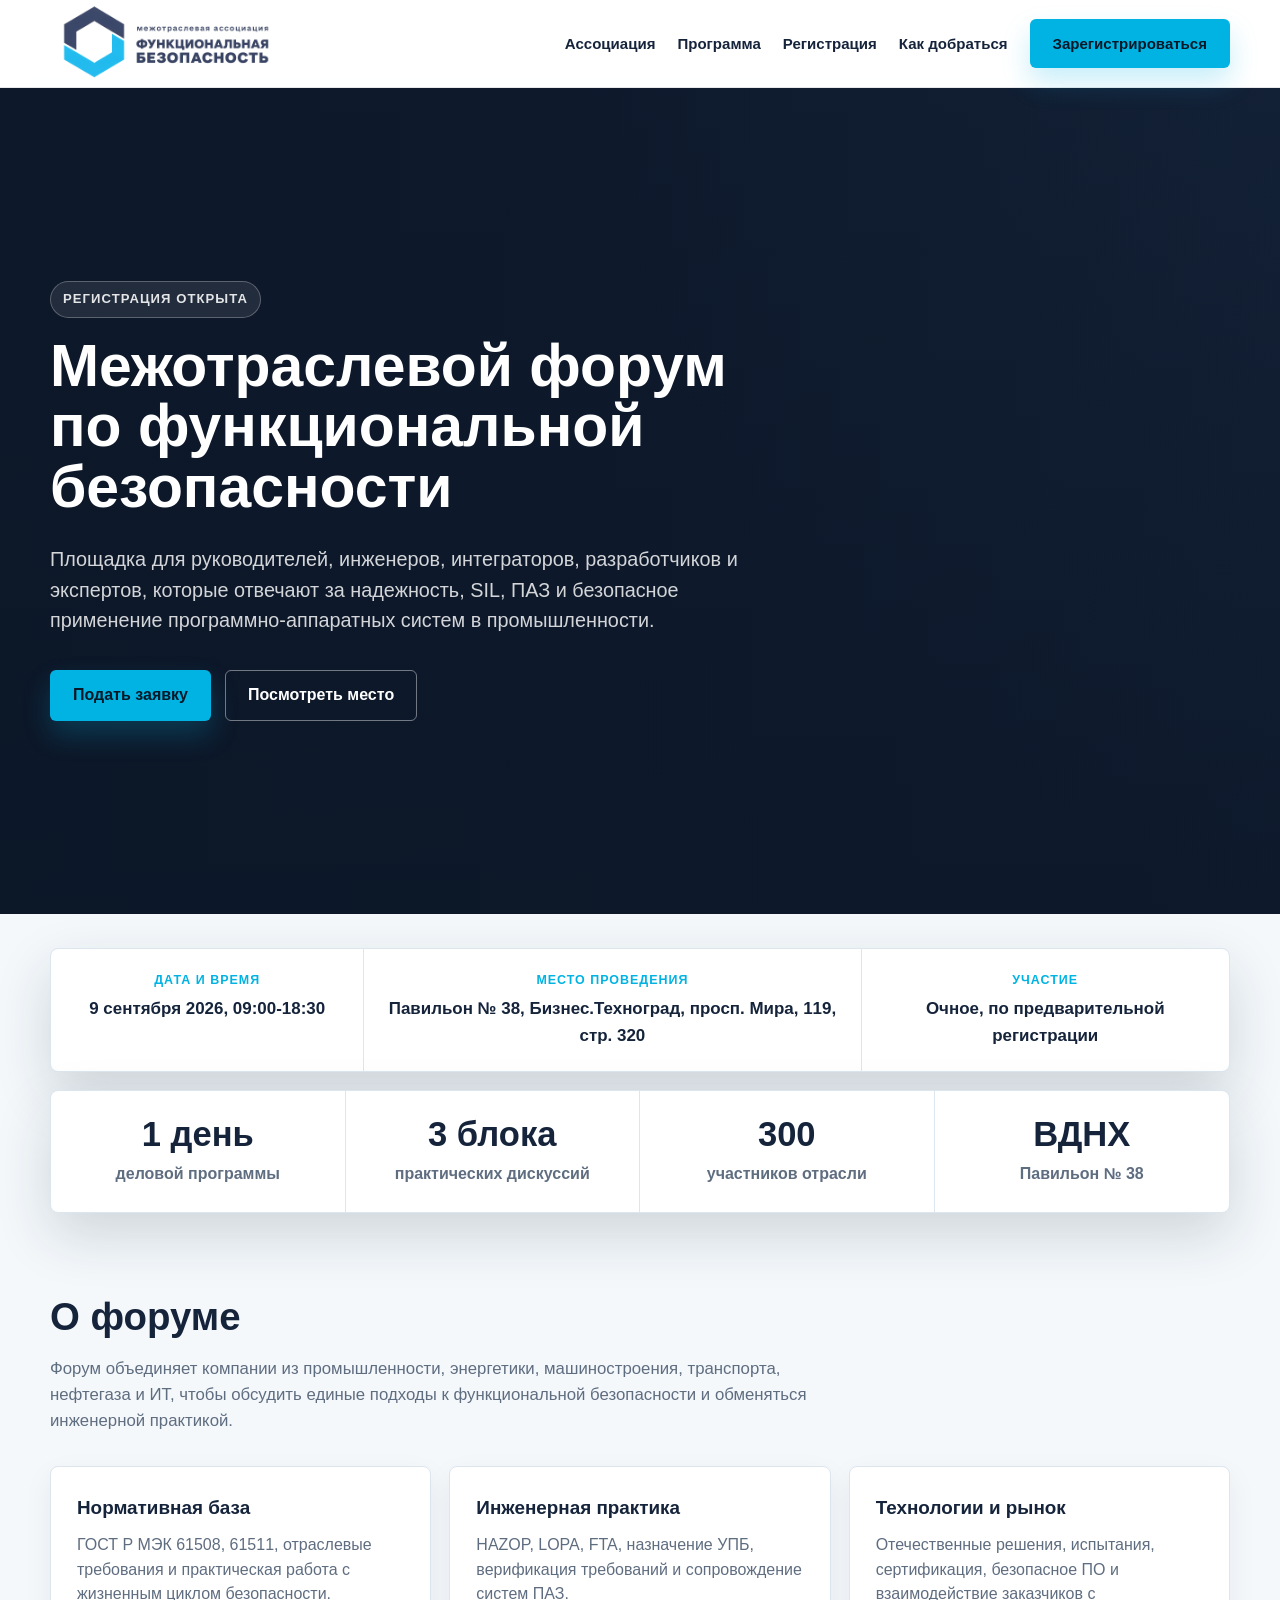
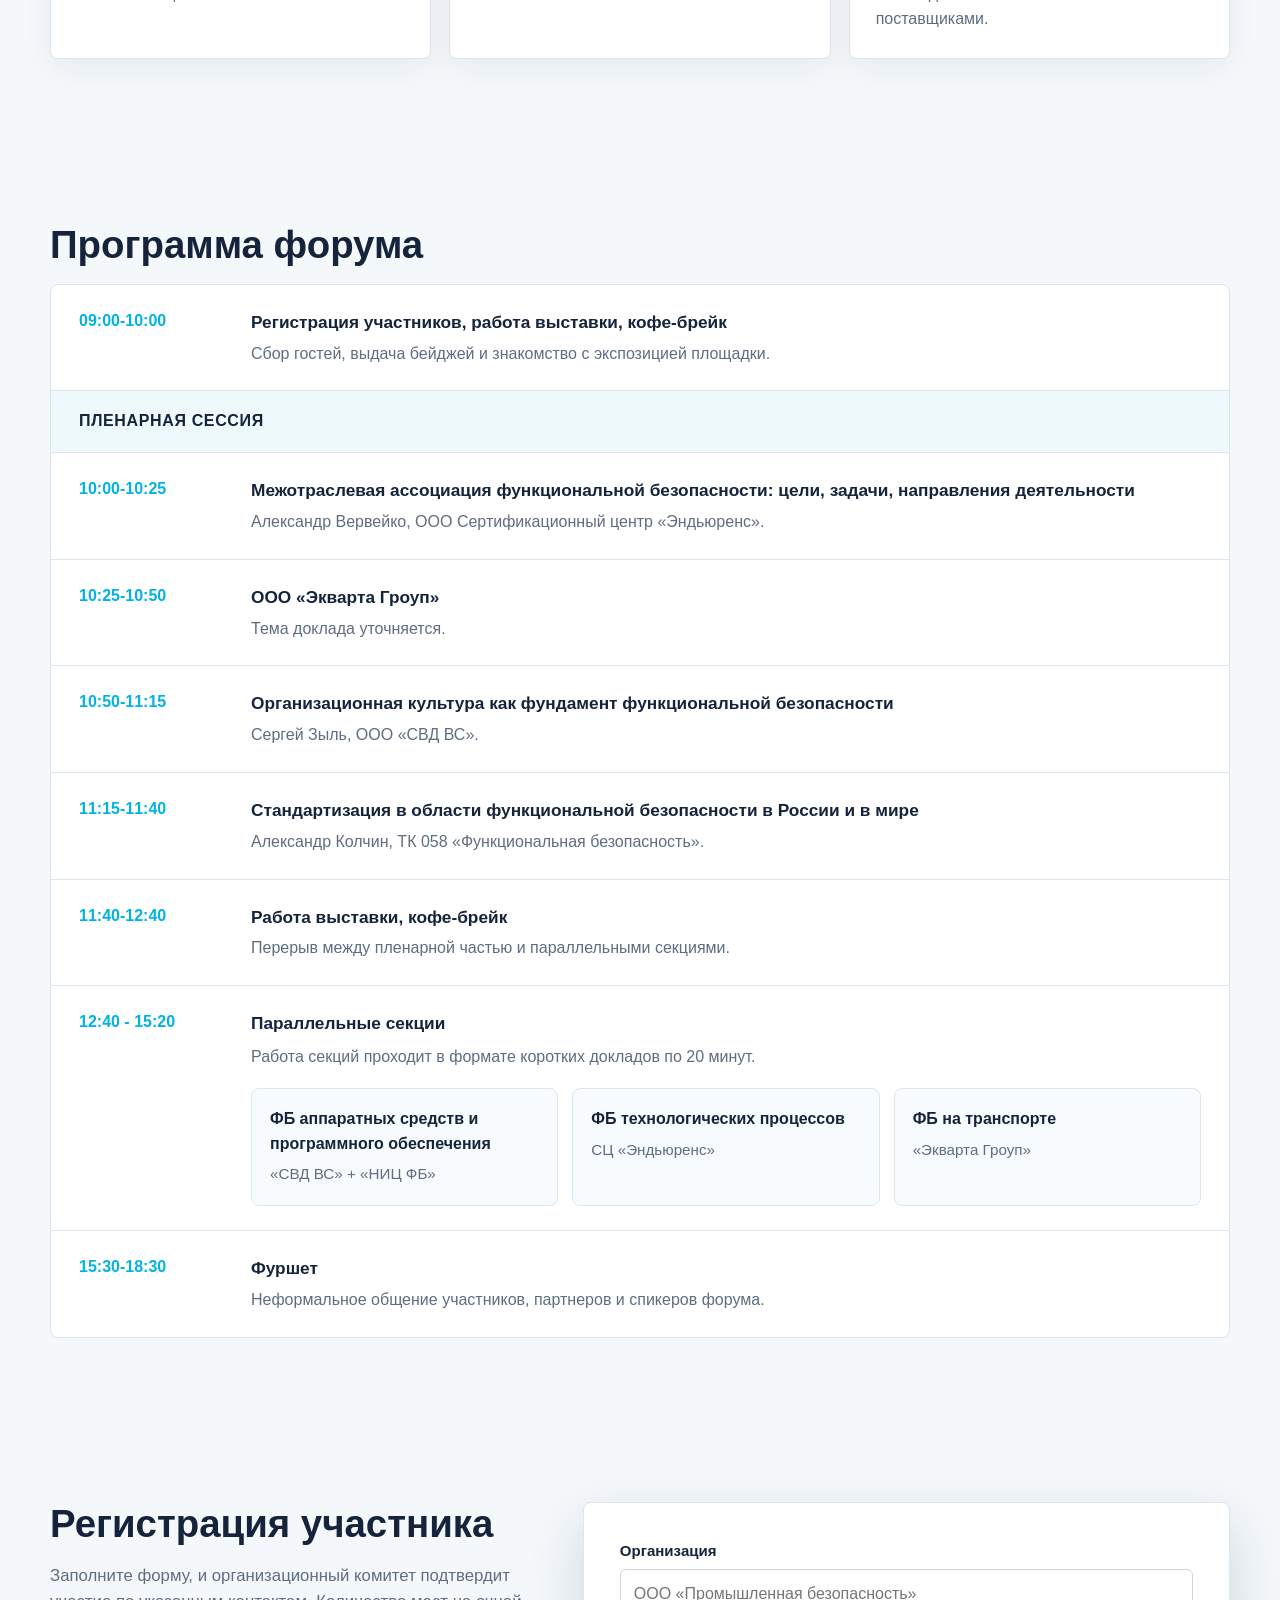
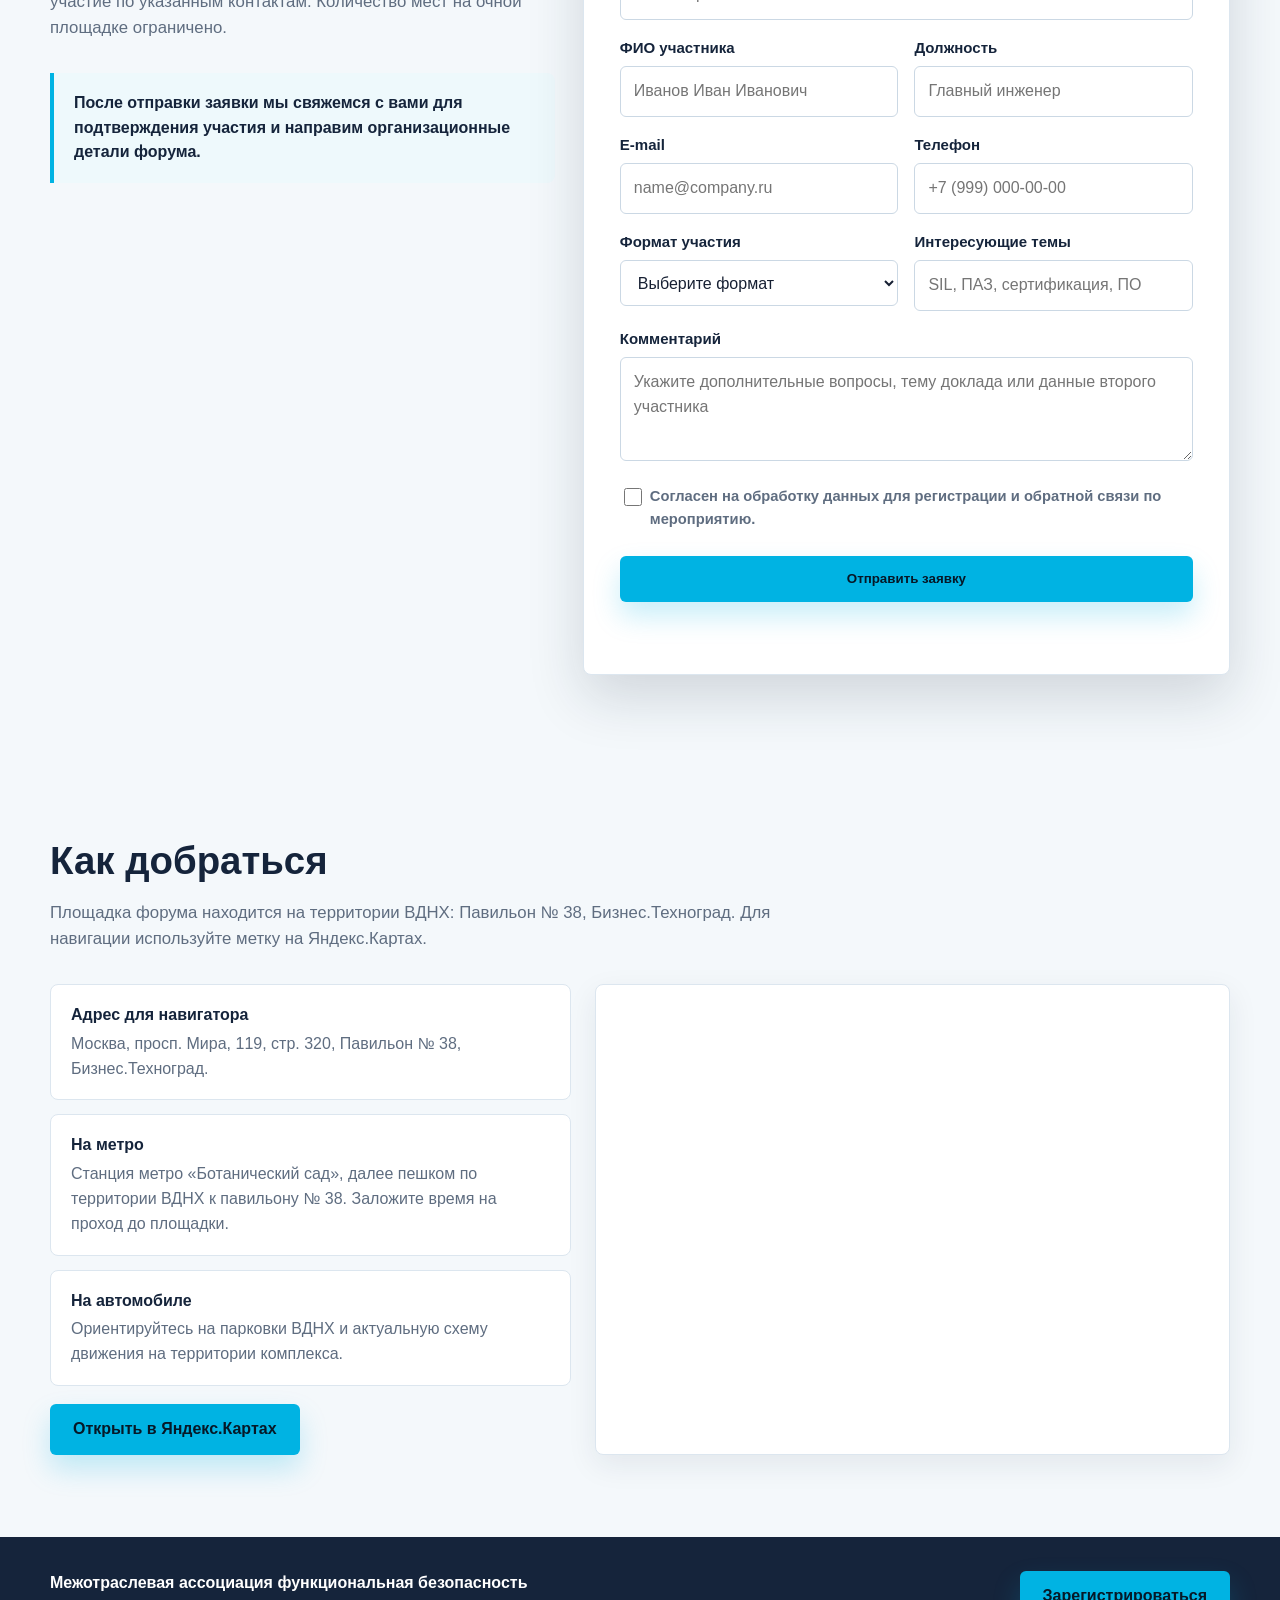
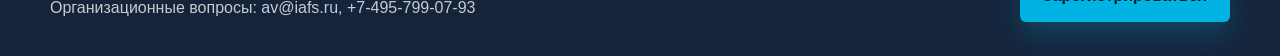
==== forum-registration/index.html @ b5629d23 "Add files via upload" ====
﻿<!DOCTYPE html>
<html lang="ru">
<head>
    <meta charset="UTF-8">
    <meta name="viewport" content="width=device-width, initial-scale=1.0">
    <title>Регистрация на Межотраслевой форум по функциональной безопасности</title>
    <meta name="description" content="Регистрация на Межотраслевой форум по функциональной безопасности. Павильон № 38, Бизнес.Техноград, просп. Мира, 119, стр. 320.">
    <style>
        :root {
            --navy: #15243b;
            --navy-2: #213856;
            --cyan: #00b3e3;
            --cyan-2: #0cc7f5;
            --ink: #172033;
            --muted: #5f6d80;
            --line: #dce6ef;
            --surface: #ffffff;
            --soft: #f4f8fb;
            --success: #0d7d68;
            --shadow: 0 22px 56px rgba(21, 36, 59, 0.16);
        }

        * { box-sizing: border-box; }

        html { scroll-behavior: smooth; }

        body {
            margin: 0;
            font-family: "Segoe UI", Tahoma, Geneva, Verdana, sans-serif;
            color: var(--ink);
            background: var(--soft);
            line-height: 1.55;
        }

        img { max-width: 100%; display: block; }

        a { color: inherit; }

        .site-header {
            position: sticky;
            top: 0;
            z-index: 50;
            background: rgba(255, 255, 255, 0.94);
            border-bottom: 1px solid rgba(21, 36, 59, 0.1);
            backdrop-filter: blur(18px);
        }

        .header-inner {
            width: min(1180px, calc(100% - 32px));
            min-height: 74px;
            margin: 0 auto;
            display: flex;
            align-items: center;
            justify-content: space-between;
            gap: 22px;
        }

        .logo {
            width: min(230px, 48vw);
            height: auto;
        }

        .nav {
            display: flex;
            align-items: center;
            gap: 22px;
            font-size: 0.94rem;
            font-weight: 700;
            color: var(--navy);
        }

        .nav a {
            text-decoration: none;
            white-space: nowrap;
        }

        .nav a:hover { color: var(--cyan); }

        .button {
            display: inline-flex;
            align-items: center;
            justify-content: center;
            min-height: 46px;
            padding: 12px 22px;
            border: 1px solid transparent;
            border-radius: 6px;
            background: var(--cyan);
            color: #061827;
            font-weight: 800;
            text-decoration: none;
            cursor: pointer;
            box-shadow: 0 14px 28px rgba(0, 179, 227, 0.22);
            transition: transform 0.18s ease, box-shadow 0.18s ease, background 0.18s ease;
        }

        .button:hover {
            background: var(--cyan-2);
            transform: translateY(-1px);
            box-shadow: 0 18px 34px rgba(0, 179, 227, 0.28);
        }

        .button.secondary {
            background: transparent;
            color: #ffffff;
            border-color: rgba(255, 255, 255, 0.42);
            box-shadow: none;
        }

        .button.secondary:hover {
            background: rgba(255, 255, 255, 0.12);
        }

        .hero {
            position: relative;
            min-height: calc(100vh - 74px);
            display: grid;
            align-items: stretch;
            overflow: hidden;
            color: #ffffff;
            background: var(--navy);
        }

        .hero::before {
            content: "";
            position: absolute;
            inset: 0;
            background:
                linear-gradient(90deg, rgba(12, 23, 40, 0.92) 0%, rgba(12, 23, 40, 0.78) 47%, rgba(12, 23, 40, 0.22) 100%),
                linear-gradient(180deg, rgba(12, 23, 40, 0.05) 0%, rgba(12, 23, 40, 0.78) 100%),
                url("../orig.jfif") center / cover no-repeat;
        }

        .hero-inner {
            position: relative;
            z-index: 1;
            width: min(1180px, calc(100% - 32px));
            margin: 0 auto;
            padding: clamp(54px, 8vw, 100px) 0;
            display: grid;
            grid-template-columns: minmax(0, 760px);
            align-items: center;
        }

        .hero-inner > div {
            min-width: 0;
            max-width: 760px;
        }

        .eyebrow {
            display: inline-flex;
            width: fit-content;
            margin: 0 0 18px;
            padding: 7px 12px;
            border: 1px solid rgba(255, 255, 255, 0.26);
            border-radius: 999px;
            background: rgba(255, 255, 255, 0.09);
            color: rgba(255, 255, 255, 0.88);
            font-size: 0.82rem;
            font-weight: 800;
            letter-spacing: 0.08em;
            text-transform: uppercase;
        }

        h1 {
            margin: 0;
            max-width: 760px;
            font-size: clamp(2.25rem, 4.6vw, 5rem);
            line-height: 1.03;
            overflow-wrap: normal;
            word-break: normal;
            hyphens: none;
            letter-spacing: 0;
            font-weight: 820;
        }

        .hero-lead {
            max-width: 710px;
            margin: 26px 0 0;
            color: rgba(255, 255, 255, 0.82);
            font-size: clamp(1.02rem, 1.55vw, 1.26rem);
        }

        .hero-actions {
            display: flex;
            flex-wrap: wrap;
            gap: 14px;
            margin-top: 34px;
        }

        .event-summary {
            display: grid;
            grid-template-columns: 0.85fr 1.35fr 1fr;
            gap: 1px;
            margin-top: clamp(22px, 3vw, 34px);
            border: 1px solid var(--line);
            border-radius: 8px;
            background: var(--line);
            box-shadow: var(--shadow);
            overflow: hidden;
        }

        .event-summary-item {
            padding: 22px 24px;
            background: var(--surface);
            text-align: center;
        }

        .panel-label {
            margin-bottom: 6px;
            color: var(--cyan);
            font-size: 0.78rem;
            font-weight: 800;
            letter-spacing: 0.08em;
            text-transform: uppercase;
        }

        .panel-value {
            color: var(--navy);
            font-size: 1.06rem;
            font-weight: 750;
        }

        main {
            width: min(1180px, calc(100% - 32px));
            margin: 0 auto;
        }

        section {
            padding: clamp(50px, 7vw, 82px) 0;
        }

        h2 {
            margin: 0 0 18px;
            color: var(--navy);
            font-size: clamp(1.7rem, 3vw, 2.55rem);
            line-height: 1.12;
        }

        .section-lead {
            max-width: 790px;
            margin: 0 0 32px;
            color: var(--muted);
            font-size: 1.05rem;
        }

        .stats {
            display: grid;
            grid-template-columns: repeat(4, minmax(0, 1fr));
            margin-top: 18px;
            position: relative;
            z-index: 3;
            background: var(--surface);
            border: 1px solid var(--line);
            border-radius: 8px;
            box-shadow: var(--shadow);
            overflow: hidden;
        }

        .stat {
            padding: 26px 24px;
            border-right: 1px solid var(--line);
            text-align: center;
        }

        .stat:last-child { border-right: 0; }

        .stat strong {
            display: block;
            color: var(--navy);
            font-size: clamp(1.65rem, 2.7vw, 2.55rem);
            line-height: 1;
        }

        .stat span {
            display: block;
            margin-top: 10px;
            color: var(--muted);
            font-weight: 700;
        }

        .grid {
            display: grid;
            gap: 18px;
        }

        .grid.three { grid-template-columns: repeat(3, minmax(0, 1fr)); }
        .grid.two { grid-template-columns: repeat(2, minmax(0, 1fr)); }

        .card {
            border: 1px solid var(--line);
            border-radius: 8px;
            background: var(--surface);
            padding: 26px;
            box-shadow: 0 10px 30px rgba(21, 36, 59, 0.06);
        }

        .card h3 {
            margin: 0 0 10px;
            color: var(--navy);
            font-size: 1.18rem;
        }

        .card p { margin: 0; color: var(--muted); }

        .program {
            border: 1px solid var(--line);
            border-radius: 8px;
            background: var(--surface);
            overflow: hidden;
        }

        .program-item {
            display: grid;
            grid-template-columns: 150px minmax(0, 1fr);
            gap: 22px;
            padding: 24px 28px;
            border-bottom: 1px solid var(--line);
        }

        .program-item:last-child { border-bottom: 0; }

        .time {
            color: var(--cyan);
            font-weight: 850;
        }

        .program-item h3 {
            margin: 0 0 6px;
            color: var(--navy);
            font-size: 1.08rem;
        }

        .program-item p { margin: 0; color: var(--muted); }
        .program-section-title {
            padding: 18px 28px;
            background: #eef9fc;
            color: var(--navy);
            font-weight: 850;
            letter-spacing: 0.04em;
            text-transform: uppercase;
            border-bottom: 1px solid var(--line);
        }

        .program-note {
            margin-top: 7px;
            color: var(--muted);
            font-size: 0.95rem;
        }

        .parallel-program {
            padding: 24px 28px;
            border-bottom: 1px solid var(--line);
        }

        .parallel-program h3 {
            margin: 0 0 8px;
            color: var(--navy);
            font-size: 1.08rem;
        }

        .parallel-program p {
            margin: 0;
            color: var(--muted);
        }

        .parallel-grid {
            display: grid;
            grid-template-columns: repeat(3, minmax(0, 1fr));
            gap: 14px;
            margin-top: 18px;
        }

        .parallel-card {
            border: 1px solid var(--line);
            border-radius: 8px;
            background: #f8fbfd;
            padding: 18px;
        }

        .parallel-card strong {
            display: block;
            color: var(--navy);
            margin-bottom: 6px;
        }

        .parallel-card span {
            color: var(--muted);
            font-size: 0.95rem;
        }



        .registration-wrap {
            display: grid;
            grid-template-columns: minmax(0, 0.78fr) minmax(340px, 1fr);
            gap: 28px;
            align-items: start;
        }

        .note {
            border-left: 4px solid var(--cyan);
            background: #eef9fc;
            padding: 18px 20px;
            border-radius: 0 8px 8px 0;
            color: var(--navy);
            font-weight: 700;
        }

        form {
            border: 1px solid var(--line);
            border-radius: 8px;
            background: var(--surface);
            padding: clamp(24px, 4vw, 36px);
            box-shadow: var(--shadow);
        }

        .form-grid {
            display: grid;
            grid-template-columns: repeat(2, minmax(0, 1fr));
            gap: 16px;
        }

        .form-group { margin-bottom: 16px; }

        label {
            display: block;
            margin-bottom: 7px;
            color: var(--navy);
            font-size: 0.94rem;
            font-weight: 800;
        }

        input,
        select,
        textarea {
            width: 100%;
            min-height: 46px;
            border: 1px solid #cbd8e4;
            border-radius: 6px;
            padding: 12px 13px;
            color: var(--ink);
            background: #ffffff;
            font: inherit;
        }

        textarea { min-height: 104px; resize: vertical; }

        input:focus,
        select:focus,
        textarea:focus {
            outline: none;
            border-color: var(--cyan);
            box-shadow: 0 0 0 3px rgba(0, 179, 227, 0.16);
        }

        .checkbox {
            display: grid;
            grid-template-columns: 20px minmax(0, 1fr);
            gap: 10px;
            align-items: start;
            color: var(--muted);
            font-size: 0.92rem;
        }

        .checkbox input {
            width: 18px;
            min-height: 18px;
            margin-top: 3px;
        }

        .form-status {
            min-height: 22px;
            margin: 14px 0 0;
            font-weight: 800;
        }

        .form-status.success { color: var(--success); }
        .form-status.error { color: #b83232; }

        .route-wrap {
            display: grid;
            grid-template-columns: minmax(0, 0.82fr) minmax(360px, 1fr);
            gap: 24px;
            align-items: stretch;
        }

        .route-list {
            margin: 0;
            padding: 0;
            list-style: none;
            display: grid;
            gap: 14px;
        }

        .route-list li {
            border: 1px solid var(--line);
            border-radius: 8px;
            background: var(--surface);
            padding: 18px 20px;
        }

        .route-list strong {
            display: block;
            margin-bottom: 4px;
            color: var(--navy);
        }

        .route-list span { color: var(--muted); }

        .map-card {
            min-height: 430px;
            border: 1px solid var(--line);
            border-radius: 8px;
            overflow: hidden;
            background: var(--surface);
            box-shadow: 0 10px 30px rgba(21, 36, 59, 0.08);
        }

        .map-card iframe {
            width: 100%;
            height: 100%;
            min-height: 430px;
            border: 0;
        }

        footer {
            background: var(--navy);
            color: rgba(255, 255, 255, 0.76);
            padding: 34px 0;
        }

        .footer-inner {
            width: min(1180px, calc(100% - 32px));
            margin: 0 auto;
            display: flex;
            justify-content: space-between;
            gap: 24px;
            align-items: center;
            flex-wrap: wrap;
        }

        .footer-inner strong { color: #ffffff; }

        @media (max-width: 980px) {
            .nav a:not(.button) { display: none; }
            .registration-wrap,
            .route-wrap { grid-template-columns: 1fr; }
            .event-summary { grid-template-columns: 1fr; }
            .stats { grid-template-columns: repeat(2, minmax(0, 1fr)); }
            .stat:nth-child(2) { border-right: 0; }
            .stat:nth-child(-n+2) { border-bottom: 1px solid var(--line); }
            .grid.three,
            .grid.two,
            .parallel-grid { grid-template-columns: 1fr; }
        }

        @media (max-width: 640px) {
            .header-inner { min-height: 66px; }
            .hero { min-height: auto; }
            .hero-inner { padding: 44px 0 62px; }
            .hero-actions { flex-direction: column; }
            .button { width: 100%; }
            .event-summary { margin-top: 16px; border-radius: 0; border-left: 0; border-right: 0; }
            .event-summary-item { padding: 20px 18px; }
            .stats { grid-template-columns: 1fr; margin-top: 16px; border-radius: 0; border-left: 0; border-right: 0; }
            .stat { border-right: 0; border-bottom: 1px solid var(--line); }
            .stat:last-child { border-bottom: 0; }
            .program-item { grid-template-columns: 1fr; gap: 8px; }
            .form-grid { grid-template-columns: 1fr; }
            .map-card,
            .map-card iframe { min-height: 340px; }
        }
    </style>
</head>
<body>
    <header class="site-header">
        <div class="header-inner">
            <a href="/" aria-label="Вернуться на главную"><img src="../MAFB.png" alt="Межотраслевая ассоциация функциональная безопасность" class="logo"></a>
            <nav class="nav" aria-label="Основная навигация">
                <a href="/">Ассоциация</a>
                <a href="#program">Программа</a>
                <a href="#registration">Регистрация</a>
                <a href="#route">Как добраться</a>
                <a href="#registration" class="button">Зарегистрироваться</a>
            </nav>
        </div>
    </header>

    <section class="hero" id="top">
        <!-- Yandex.Metrika counter -->
        <script type="text/javascript">
            (function(m,e,t,r,i,k,a){
                m[i]=m[i]||function(){(m[i].a=m[i].a||[]).push(arguments)};
                m[i].l=1*new Date();
                for (var j = 0; j < document.scripts.length; j++) {if (document.scripts[j].src === r) { return; }}
                k=e.createElement(t),a=e.getElementsByTagName(t)[0],k.async=1,k.src=r,a.parentNode.insertBefore(k,a)
            })(window, document,'script','https://mc.yandex.ru/metrika/tag.js?id=109755430', 'ym');

            ym(109755430, 'init', {ssr:true, webvisor:true, clickmap:true, ecommerce:"dataLayer", referrer: document.referrer, url: location.href, accurateTrackBounce:true, trackLinks:true});
        </script>
        <noscript><div><img src="https://mc.yandex.ru/watch/109755430" style="position:absolute; left:-9999px;" alt="" /></div></noscript>
        <!-- /Yandex.Metrika counter -->
        <div class="hero-inner">
            <div>
                <p class="eyebrow">Регистрация открыта</p>
                <h1>Межотраслевой форум по функциональной безопасности</h1>
                <p class="hero-lead">Площадка для руководителей, инженеров, интеграторов, разработчиков и экспертов, которые отвечают за надежность, SIL, ПАЗ и безопасное применение программно-аппаратных систем в промышленности.</p>
                <div class="hero-actions">
                    <a href="#registration" class="button">Подать заявку</a>
                    <a href="#route" class="button secondary">Посмотреть место</a>
                </div>
            </div>
        </div>
    </section>

    <main>
        <div class="event-summary" aria-label="Ключевая информация о форуме">
            <div class="event-summary-item">
                <div class="panel-label">Дата и время</div>
                <div class="panel-value">9 сентября 2026, 09:00-18:30</div>
            </div>
            <div class="event-summary-item">
                <div class="panel-label">Место проведения</div>
                <div class="panel-value">Павильон № 38, Бизнес.Техноград, просп. Мира, 119, стр. 320</div>
            </div>
            <div class="event-summary-item">
                <div class="panel-label">Участие</div>
                <div class="panel-value">Очное, по предварительной регистрации</div>
            </div>
        </div>

        <div class="stats" aria-label="Параметры форума">
            <div class="stat"><strong>1 день</strong><span>деловой программы</span></div>
            <div class="stat"><strong>3 блока</strong><span>практических дискуссий</span></div>
            <div class="stat"><strong>300</strong><span>участников отрасли</span></div>
            <div class="stat"><strong>ВДНХ</strong><span>Павильон № 38</span></div>
        </div>

        <section id="about">
            <h2>О форуме</h2>
            <p class="section-lead">Форум объединяет компании из промышленности, энергетики, машиностроения, транспорта, нефтегаза и ИТ, чтобы обсудить единые подходы к функциональной безопасности и обменяться инженерной практикой.</p>
            <div class="grid three">
                <article class="card">
                    <h3>Нормативная база</h3>
                    <p>ГОСТ Р МЭК 61508, 61511, отраслевые требования и практическая работа с жизненным циклом безопасности.</p>
                </article>
                <article class="card">
                    <h3>Инженерная практика</h3>
                    <p>HAZOP, LOPA, FTA, назначение УПБ, верификация требований и сопровождение систем ПАЗ.</p>
                </article>
                <article class="card">
                    <h3>Технологии и рынок</h3>
                    <p>Отечественные решения, испытания, сертификация, безопасное ПО и взаимодействие заказчиков с поставщиками.</p>
                </article>
            </div>
        </section>

        <section id="program">
            <h2>Программа форума</h2>
            <div class="program">
                <article class="program-item">
                    <div class="time">09:00-10:00</div>
                    <div><h3>Регистрация участников, работа выставки, кофе-брейк</h3><p>Сбор гостей, выдача бейджей и знакомство с экспозицией площадки.</p></div>
                </article>
                <div class="program-section-title">Пленарная сессия</div>
                <article class="program-item">
                    <div class="time">10:00-10:25</div>
                    <div><h3>Межотраслевая ассоциация функциональной безопасности: цели, задачи, направления деятельности</h3><p>Александр Вервейко, ООО Сертификационный центр «Эндьюренс».</p></div>
                </article>
                <article class="program-item">
                    <div class="time">10:25-10:50</div>
                    <div><h3>ООО «Экварта Гроуп»</h3><p>Тема доклада уточняется.</p></div>
                </article>
                <article class="program-item">
                    <div class="time">10:50-11:15</div>
                    <div><h3>Организационная культура как фундамент функциональной безопасности</h3><p>Сергей Зыль, ООО «СВД ВС».</p></div>
                </article>
                <article class="program-item">
                    <div class="time">11:15-11:40</div>
                    <div><h3>Стандартизация в области функциональной безопасности в России и в мире</h3><p>Александр Колчин, ТК 058 «Функциональная безопасность».</p></div>
                </article>
                <article class="program-item">
                    <div class="time">11:40-12:40</div>
                    <div><h3>Работа выставки, кофе-брейк</h3><p>Перерыв между пленарной частью и параллельными секциями.</p></div>
                </article>
                <div class="parallel-program program-item">
                    <div class="time">12:40 - 15:20</div>
                    <div>
                        <h3>Параллельные секции</h3>
                        <p>Работа секций проходит в формате коротких докладов по 20 минут.</p>
                        <div class="parallel-grid">
                            <div class="parallel-card"><strong>ФБ аппаратных средств и программного обеспечения</strong><span>«СВД ВС» + «НИЦ ФБ»</span></div>
                            <div class="parallel-card"><strong>ФБ технологических процессов</strong><span>СЦ «Эндьюренс»</span></div>
                            <div class="parallel-card"><strong>ФБ на транспорте</strong><span>«Экварта Гроуп»</span></div>
                        </div>
                    </div>
                </div>
                <article class="program-item">
                    <div class="time">15:30-18:30</div>
                    <div><h3>Фуршет</h3><p>Неформальное общение участников, партнеров и спикеров форума.</p></div>
                </article>
            </div>
        </section>

        <section id="registration">
            <div class="registration-wrap">
                <div>
                    <h2>Регистрация участника</h2>
                    <p class="section-lead">Заполните форму, и организационный комитет подтвердит участие по указанным контактам. Количество мест на очной площадке ограничено.</p>
                    <div class="note">После отправки заявки мы свяжемся с вами для подтверждения участия и направим организационные детали форума.</div>
                </div>
                <form id="forumRegistrationForm" class="js-google-sheet-form" action="#" method="POST" data-form-type="forumRegistration">
                    <input type="hidden" name="formType" value="forumRegistration">
                    <div class="form-group">
                        <label for="company">Организация</label>
                        <input type="text" id="company" name="company" placeholder="ООО «Промышленная безопасность»" required>
                    </div>
                    <div class="form-grid">
                        <div class="form-group">
                            <label for="fullName">ФИО участника</label>
                            <input type="text" id="fullName" name="fullName" placeholder="Иванов Иван Иванович" required>
                        </div>
                        <div class="form-group">
                            <label for="position">Должность</label>
                            <input type="text" id="position" name="position" placeholder="Главный инженер" required>
                        </div>
                    </div>
                    <div class="form-grid">
                        <div class="form-group">
                            <label for="email">E-mail</label>
                            <input type="email" id="email" name="email" placeholder="name@company.ru" required>
                        </div>
                        <div class="form-group">
                            <label for="phone">Телефон</label>
                            <input type="tel" id="phone" name="phone" placeholder="+7 (999) 000-00-00" required>
                        </div>
                    </div>
                    <div class="form-grid">
                        <div class="form-group">
                            <label for="format">Формат участия</label>
                            <select id="format" name="format" required>
                                <option value="" selected disabled>Выберите формат</option>
                                <option value="Очное участие">Очное участие</option>
                                <option value="Выступление с докладом">Выступление с докладом</option>
                                <option value="Партнерство">Партнерство</option>
                            </select>
                        </div>
                        <div class="form-group">
                            <label for="topics">Интересующие темы</label>
                            <input type="text" id="topics" name="topics" placeholder="SIL, ПАЗ, сертификация, ПО">
                        </div>
                    </div>
                    <div class="form-group">
                        <label for="comment">Комментарий</label>
                        <textarea id="comment" name="comment" placeholder="Укажите дополнительные вопросы, тему доклада или данные второго участника"></textarea>
                    </div>
                    <label class="checkbox" for="consent">
                        <input type="checkbox" id="consent" name="consent" value="Да" required>
                        <span>Согласен на обработку данных для регистрации и обратной связи по мероприятию.</span>
                    </label>
                    <button type="submit" class="button" style="width: 100%; margin-top: 18px;">Отправить заявку</button>
                    <p class="form-status" aria-live="polite"></p>
                </form>
            </div>
        </section>

        <section id="route">
            <h2>Как добраться</h2>
            <p class="section-lead">Площадка форума находится на территории ВДНХ: Павильон № 38, Бизнес.Техноград. Для навигации используйте метку на Яндекс.Картах.</p>
            <div class="route-wrap">
                <div>
                    <ul class="route-list">
                        <li><strong>Адрес для навигатора</strong><span>Москва, просп. Мира, 119, стр. 320, Павильон № 38, Бизнес.Техноград.</span></li>
                        <li><strong>На метро</strong><span>Станция метро «Ботанический сад», далее пешком по территории ВДНХ к павильону № 38. Заложите время на проход до площадки.</span></li>
                        <li><strong>На автомобиле</strong><span>Ориентируйтесь на парковки ВДНХ и актуальную схему движения на территории комплекса.</span></li>
                    </ul>
                    <a class="button" href="https://yandex.ru/maps/?ll=37.621389%2C55.839444&pt=37.621389%2C55.839444%2Cpm2rdm&z=17&text=%D0%91%D0%B8%D0%B7%D0%BD%D0%B5%D1%81.%D0%A2%D0%B5%D1%85%D0%BD%D0%BE%D0%B3%D1%80%D0%B0%D0%B4%2C%20%D0%BF%D0%B0%D0%B2%D0%B8%D0%BB%D1%8C%D0%BE%D0%BD%2038%2C%20%D0%92%D0%94%D0%9D%D0%A5" target="_blank" rel="noopener noreferrer" style="margin-top: 18px;">Открыть в Яндекс.Картах</a>
                </div>
                <div class="map-card" aria-label="Карта проезда к Павильону № 38">
                    <iframe title="Павильон № 38, Бизнес.Техноград на Яндекс.Картах" src="https://yandex.ru/map-widget/v1/?ll=37.621389%2C55.839444&pt=37.621389%2C55.839444%2Cpm2rdm&z=17" allowfullscreen></iframe>
                </div>
            </div>
        </section>
    </main>

    <footer>
        <div class="footer-inner">
            <div><strong>Межотраслевая ассоциация функциональная безопасность</strong><br>Организационные вопросы: av@iafs.ru, +7-495-799-07-93</div>
            <a href="#registration" class="button">Зарегистрироваться</a>
        </div>
    </footer>

    <script>
        const GOOGLE_SCRIPT_URL = "https://script.google.com/macros/s/AKfycbwK2kSDBcCFO8w0WPVliFtK9-MaoYmVkWJ_Dxjnv35Oj252KOxLpaQ0PXgIZOIWqrfY/exec";

        const successMessages = {
            forumRegistration: "Заявка отправлена. Организационный комитет свяжется с вами для подтверждения участия.",
            membership: "Заявка отправлена. Мы свяжемся с вами после рассмотрения.",
            feedback: "Сообщение отправлено. Спасибо за обращение."
        };

        function setFormStatus(form, message, type) {
            const status = form.querySelector(".form-status");
            if (!status) return;
            status.textContent = message;
            status.className = "form-status";
            if (type) status.classList.add(type);
        }

        function setSubmitState(form, isSubmitting) {
            const button = form.querySelector("button[type='submit']");
            if (!button) return;
            if (!button.dataset.defaultText) button.dataset.defaultText = button.textContent;
            button.disabled = isSubmitting;
            button.textContent = isSubmitting ? "Отправляем..." : button.dataset.defaultText;
        }

        document.querySelectorAll(".js-google-sheet-form").forEach((form) => {
            form.addEventListener("submit", async (event) => {
                event.preventDefault();

                if (!form.checkValidity()) {
                    form.reportValidity();
                    return;
                }

                if (GOOGLE_SCRIPT_URL.includes("PASTE_DEPLOYMENT_ID_HERE")) {
                    setFormStatus(form, "Укажите URL веб-приложения Google Apps Script в GOOGLE_SCRIPT_URL.", "error");
                    return;
                }

                const formType = form.dataset.formType || "";
                const formData = new FormData(form);
                formData.set("formType", formType);
                formData.set("pageUrl", window.location.href);

                setSubmitState(form, true);
                setFormStatus(form, "", "");

                try {
                    await fetch(GOOGLE_SCRIPT_URL, {
                        method: "POST",
                        mode: "no-cors",
                        body: new URLSearchParams(formData)
                    });
                    form.reset();
                    setFormStatus(form, successMessages[formType] || "Данные отправлены.", "success");
                } catch (error) {
                    setFormStatus(form, "Не удалось отправить данные. Попробуйте позже или напишите на av@iafs.ru.", "error");
                } finally {
                    setSubmitState(form, false);
                }
            });
        });
    </script>
</body>
</html>
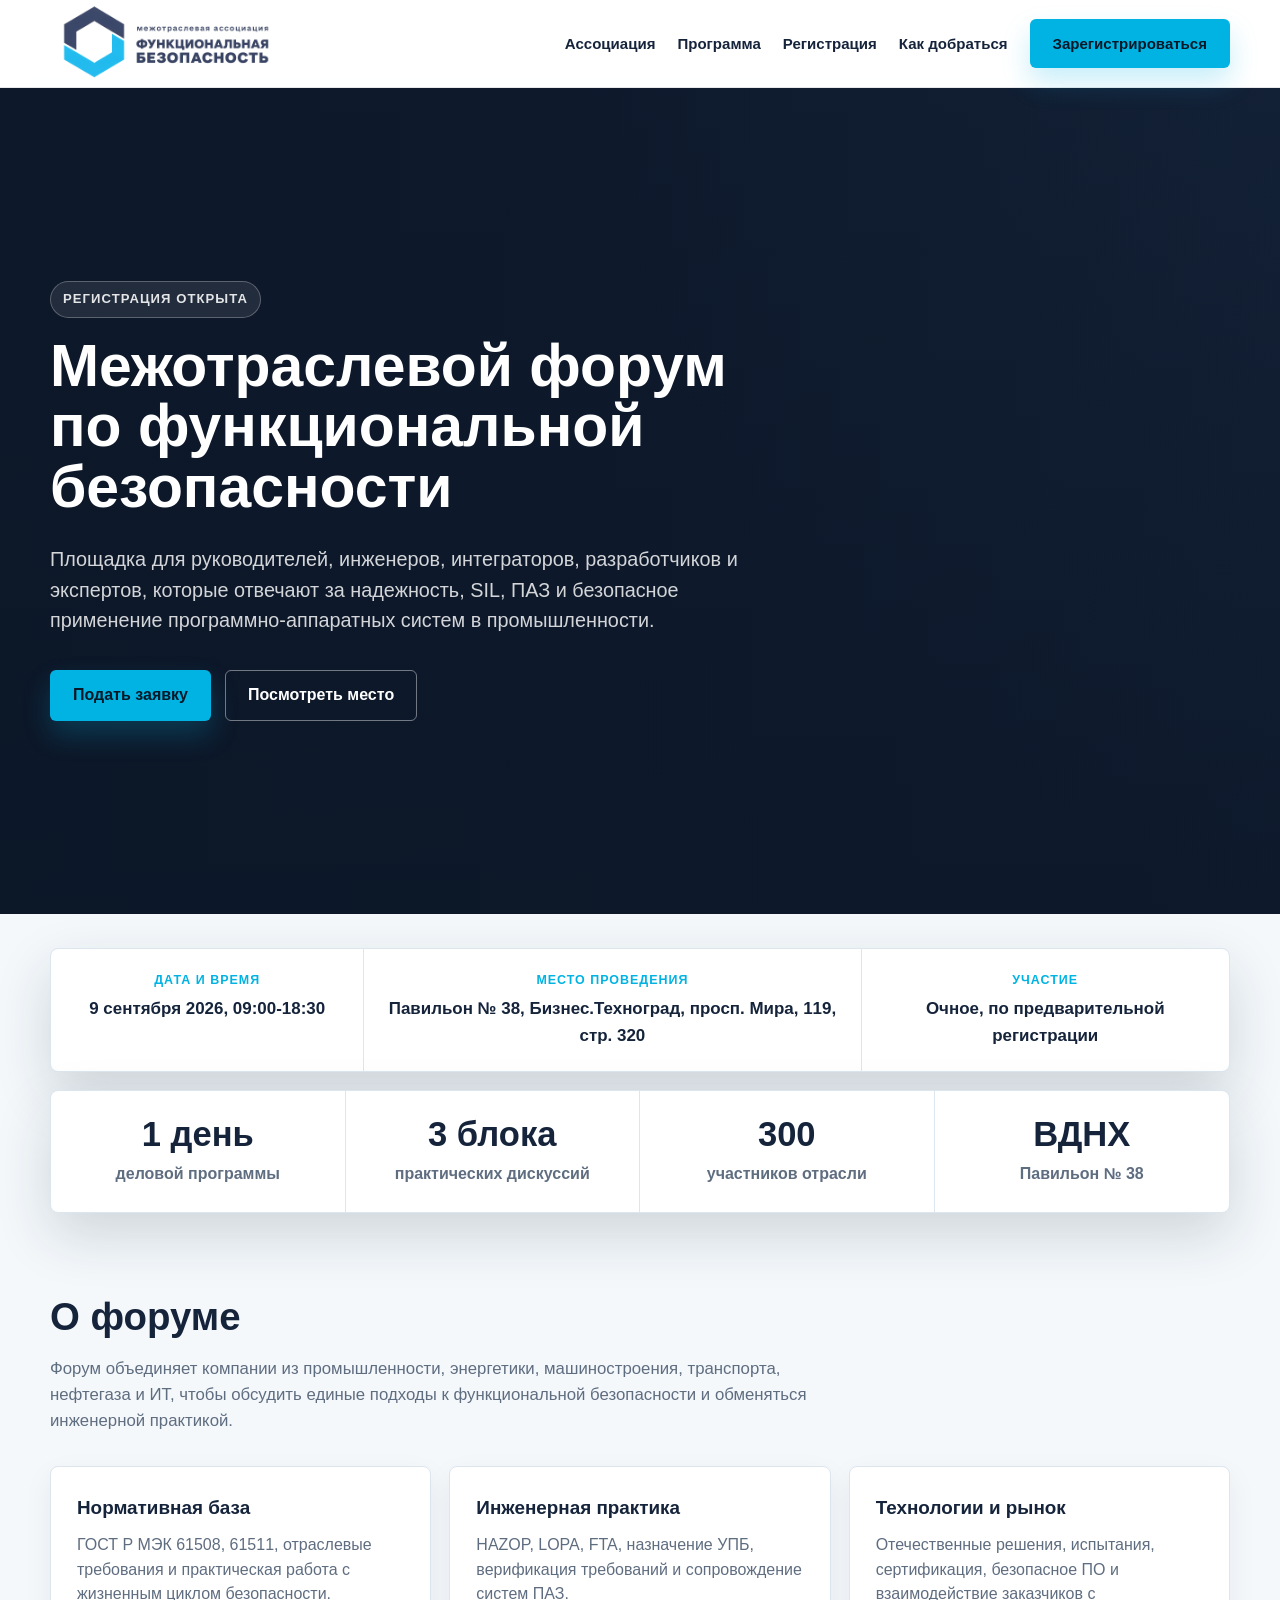
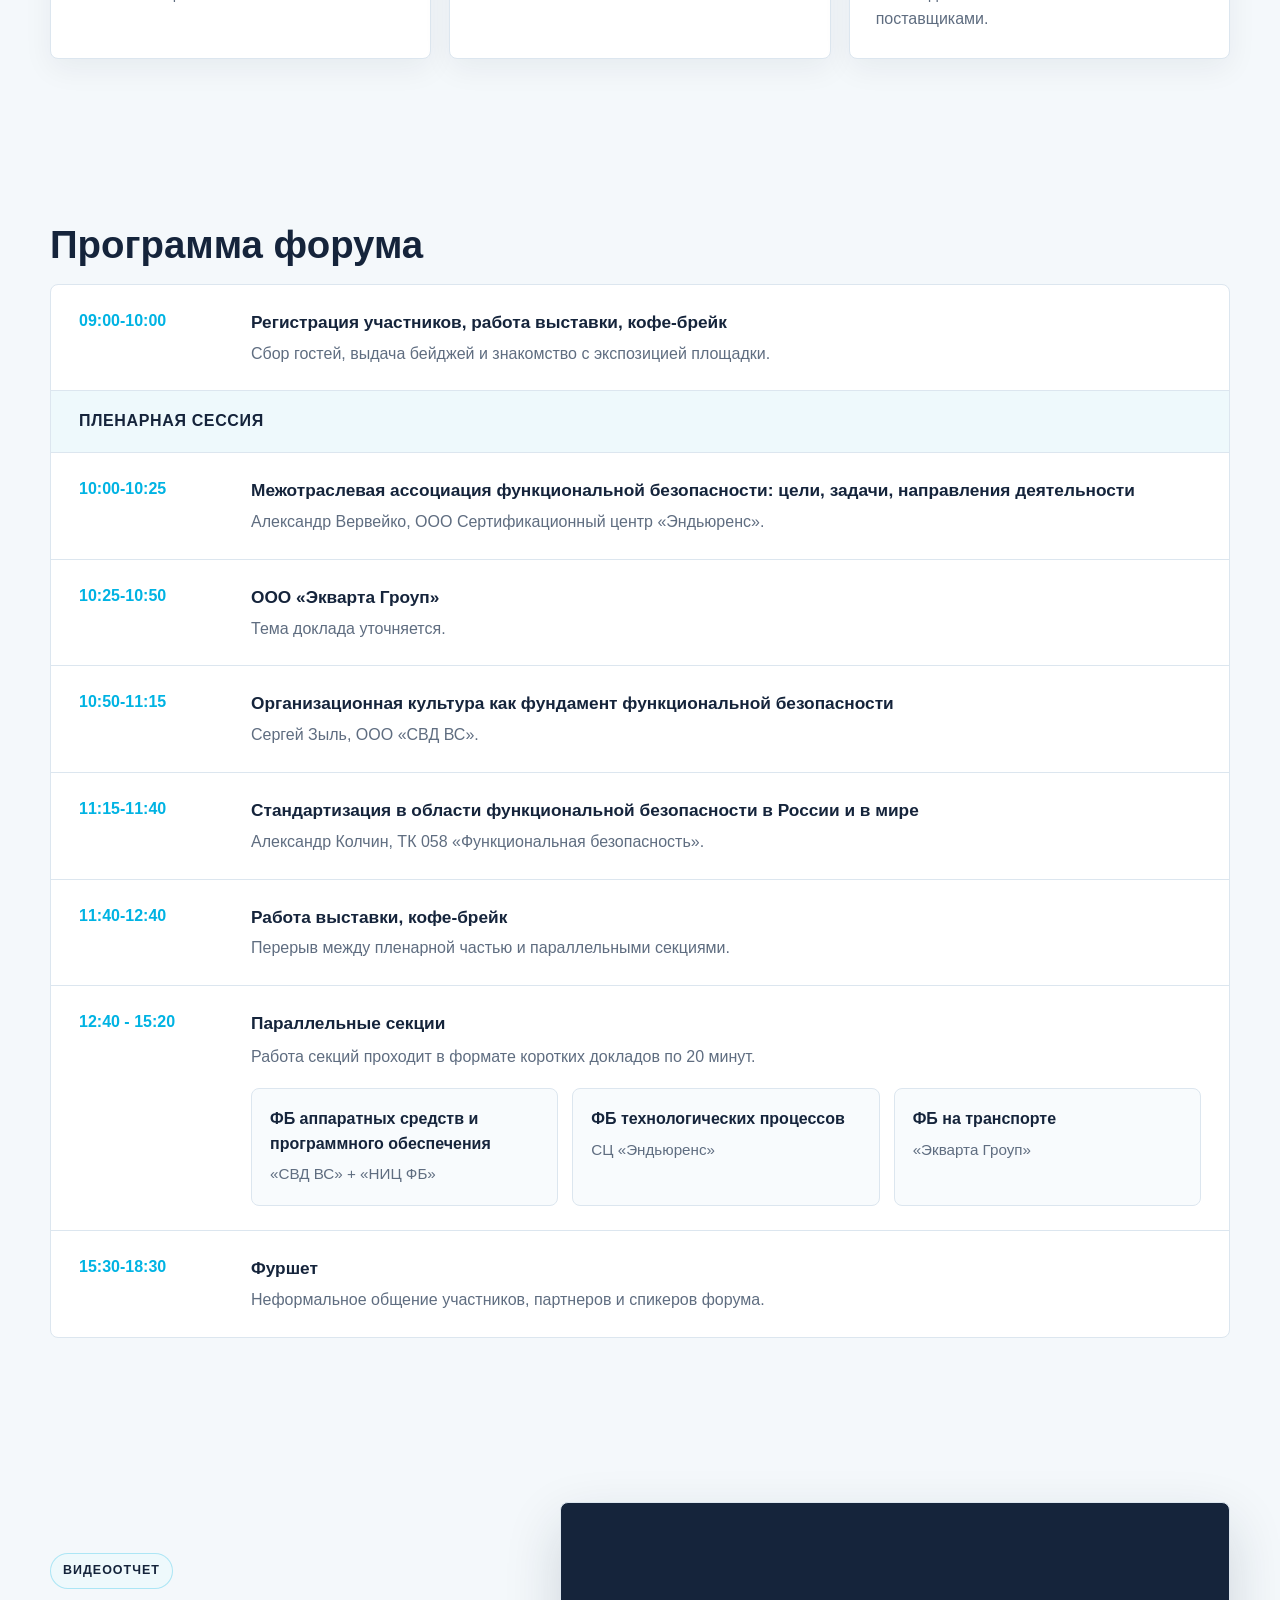
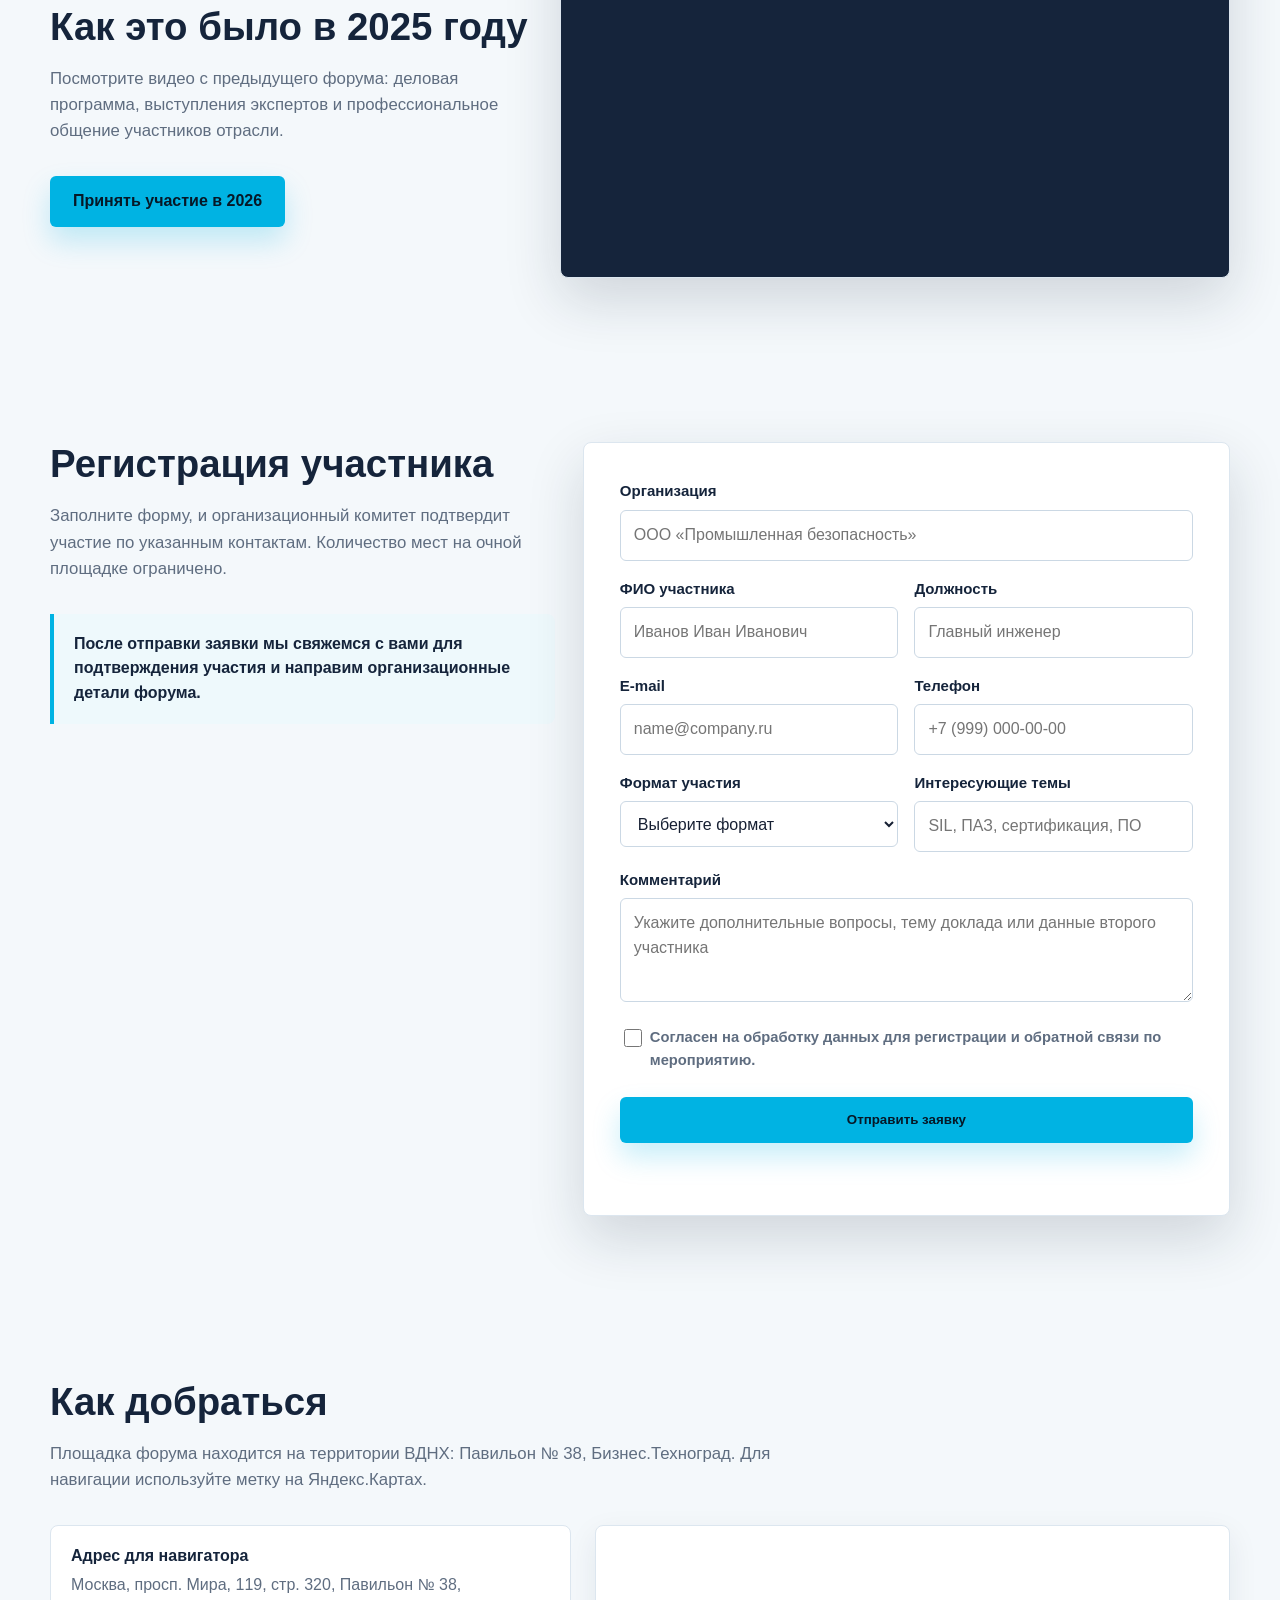
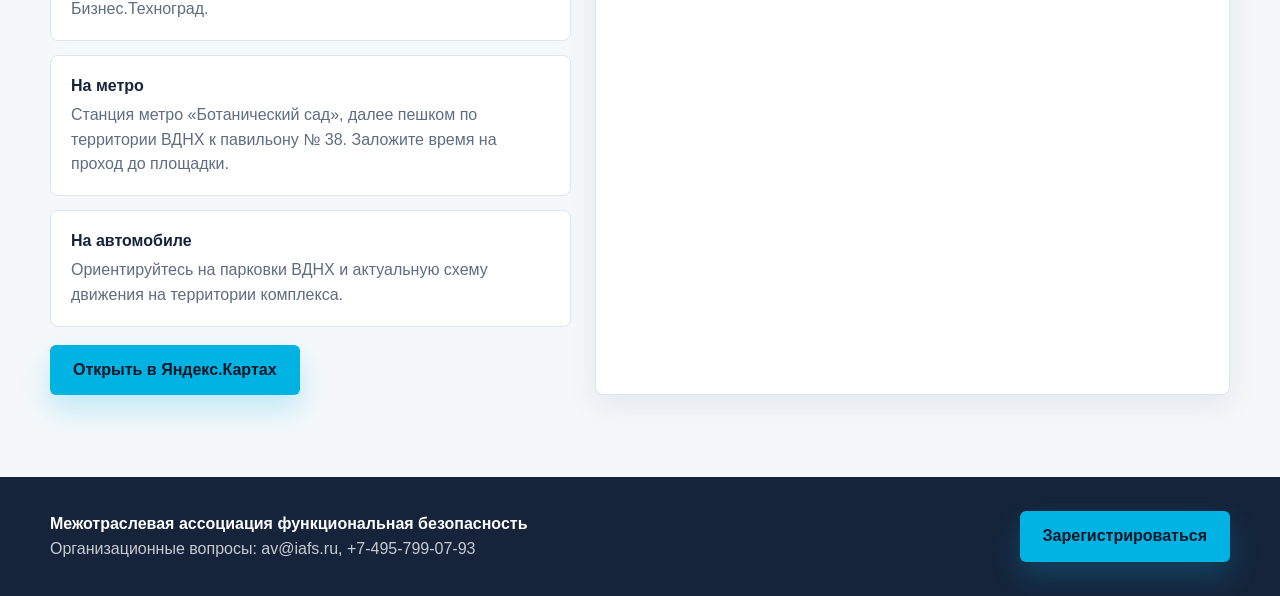
==== commit ae7bbf8d: "Update index.html" ====
--- a/forum-registration/index.html
+++ b/forum-registration/index.html
@@ -1,859 +1,927 @@
-﻿<!DOCTYPE html>
-<html lang="ru">
-<head>
-    <meta charset="UTF-8">
-    <meta name="viewport" content="width=device-width, initial-scale=1.0">
-    <title>Регистрация на Межотраслевой форум по функциональной безопасности</title>
-    <meta name="description" content="Регистрация на Межотраслевой форум по функциональной безопасности. Павильон № 38, Бизнес.Техноград, просп. Мира, 119, стр. 320.">
-    <style>
-        :root {
-            --navy: #15243b;
-            --navy-2: #213856;
-            --cyan: #00b3e3;
-            --cyan-2: #0cc7f5;
-            --ink: #172033;
-            --muted: #5f6d80;
-            --line: #dce6ef;
-            --surface: #ffffff;
-            --soft: #f4f8fb;
-            --success: #0d7d68;
-            --shadow: 0 22px 56px rgba(21, 36, 59, 0.16);
-        }
-
-        * { box-sizing: border-box; }
-
-        html { scroll-behavior: smooth; }
-
-        body {
-            margin: 0;
-            font-family: "Segoe UI", Tahoma, Geneva, Verdana, sans-serif;
-            color: var(--ink);
-            background: var(--soft);
-            line-height: 1.55;
-        }
-
-        img { max-width: 100%; display: block; }
-
-        a { color: inherit; }
-
-        .site-header {
-            position: sticky;
-            top: 0;
-            z-index: 50;
-            background: rgba(255, 255, 255, 0.94);
-            border-bottom: 1px solid rgba(21, 36, 59, 0.1);
-            backdrop-filter: blur(18px);
-        }
-
-        .header-inner {
-            width: min(1180px, calc(100% - 32px));
-            min-height: 74px;
-            margin: 0 auto;
-            display: flex;
-            align-items: center;
-            justify-content: space-between;
-            gap: 22px;
-        }
-
-        .logo {
-            width: min(230px, 48vw);
-            height: auto;
-        }
-
-        .nav {
-            display: flex;
-            align-items: center;
-            gap: 22px;
-            font-size: 0.94rem;
-            font-weight: 700;
-            color: var(--navy);
-        }
-
-        .nav a {
-            text-decoration: none;
-            white-space: nowrap;
-        }
-
-        .nav a:hover { color: var(--cyan); }
-
-        .button {
-            display: inline-flex;
-            align-items: center;
-            justify-content: center;
-            min-height: 46px;
-            padding: 12px 22px;
-            border: 1px solid transparent;
-            border-radius: 6px;
-            background: var(--cyan);
-            color: #061827;
-            font-weight: 800;
-            text-decoration: none;
-            cursor: pointer;
-            box-shadow: 0 14px 28px rgba(0, 179, 227, 0.22);
-            transition: transform 0.18s ease, box-shadow 0.18s ease, background 0.18s ease;
-        }
-
-        .button:hover {
-            background: var(--cyan-2);
-            transform: translateY(-1px);
-            box-shadow: 0 18px 34px rgba(0, 179, 227, 0.28);
-        }
-
-        .button.secondary {
-            background: transparent;
-            color: #ffffff;
-            border-color: rgba(255, 255, 255, 0.42);
-            box-shadow: none;
-        }
-
-        .button.secondary:hover {
-            background: rgba(255, 255, 255, 0.12);
-        }
-
-        .hero {
-            position: relative;
-            min-height: calc(100vh - 74px);
-            display: grid;
-            align-items: stretch;
-            overflow: hidden;
-            color: #ffffff;
-            background: var(--navy);
-        }
-
-        .hero::before {
-            content: "";
-            position: absolute;
-            inset: 0;
-            background:
-                linear-gradient(90deg, rgba(12, 23, 40, 0.92) 0%, rgba(12, 23, 40, 0.78) 47%, rgba(12, 23, 40, 0.22) 100%),
-                linear-gradient(180deg, rgba(12, 23, 40, 0.05) 0%, rgba(12, 23, 40, 0.78) 100%),
-                url("../orig.jfif") center / cover no-repeat;
-        }
-
-        .hero-inner {
-            position: relative;
-            z-index: 1;
-            width: min(1180px, calc(100% - 32px));
-            margin: 0 auto;
-            padding: clamp(54px, 8vw, 100px) 0;
-            display: grid;
-            grid-template-columns: minmax(0, 760px);
-            align-items: center;
-        }
+<!DOCTYPE html>
+<html lang="ru">
+<head>
+    <meta charset="UTF-8">
+    <meta name="viewport" content="width=device-width, initial-scale=1.0">
+    <title>Регистрация на Межотраслевой форум по функциональной безопасности</title>
+    <meta name="description" content="Регистрация на Межотраслевой форум по функциональной безопасности. Павильон № 38, Бизнес.Техноград, просп. Мира, 119, стр. 320.">
+    <style>
+        :root {
+            --navy: #15243b;
+            --navy-2: #213856;
+            --cyan: #00b3e3;
+            --cyan-2: #0cc7f5;
+            --ink: #172033;
+            --muted: #5f6d80;
+            --line: #dce6ef;
+            --surface: #ffffff;
+            --soft: #f4f8fb;
+            --success: #0d7d68;
+            --shadow: 0 22px 56px rgba(21, 36, 59, 0.16);
+        }
+
+        * { box-sizing: border-box; }
+
+        html { scroll-behavior: smooth; }
+
+        body {
+            margin: 0;
+            font-family: "Segoe UI", Tahoma, Geneva, Verdana, sans-serif;
+            color: var(--ink);
+            background: var(--soft);
+            line-height: 1.55;
+        }
+
+        img { max-width: 100%; display: block; }
+
+        a { color: inherit; }
+
+        .site-header {
+            position: sticky;
+            top: 0;
+            z-index: 50;
+            background: rgba(255, 255, 255, 0.94);
+            border-bottom: 1px solid rgba(21, 36, 59, 0.1);
+            backdrop-filter: blur(18px);
+        }
+
+        .header-inner {
+            width: min(1180px, calc(100% - 32px));
+            min-height: 74px;
+            margin: 0 auto;
+            display: flex;
+            align-items: center;
+            justify-content: space-between;
+            gap: 22px;
+        }
+
+        .logo {
+            width: min(230px, 48vw);
+            height: auto;
+        }
+
+        .nav {
+            display: flex;
+            align-items: center;
+            gap: 22px;
+            font-size: 0.94rem;
+            font-weight: 700;
+            color: var(--navy);
+        }
+
+        .nav a {
+            text-decoration: none;
+            white-space: nowrap;
+        }
+
+        .nav a:hover { color: var(--cyan); }
+
+        .button {
+            display: inline-flex;
+            align-items: center;
+            justify-content: center;
+            min-height: 46px;
+            padding: 12px 22px;
+            border: 1px solid transparent;
+            border-radius: 6px;
+            background: var(--cyan);
+            color: #061827;
+            font-weight: 800;
+            text-decoration: none;
+            cursor: pointer;
+            box-shadow: 0 14px 28px rgba(0, 179, 227, 0.22);
+            transition: transform 0.18s ease, box-shadow 0.18s ease, background 0.18s ease;
+        }
+
+        .button:hover {
+            background: var(--cyan-2);
+            transform: translateY(-1px);
+            box-shadow: 0 18px 34px rgba(0, 179, 227, 0.28);
+        }
+
+        .button.secondary {
+            background: transparent;
+            color: #ffffff;
+            border-color: rgba(255, 255, 255, 0.42);
+            box-shadow: none;
+        }
+
+        .button.secondary:hover {
+            background: rgba(255, 255, 255, 0.12);
+        }
+
+        .hero {
+            position: relative;
+            min-height: calc(100vh - 74px);
+            display: grid;
+            align-items: stretch;
+            overflow: hidden;
+            color: #ffffff;
+            background: var(--navy);
+        }
+
+        .hero::before {
+            content: "";
+            position: absolute;
+            inset: 0;
+            background:
+                linear-gradient(90deg, rgba(12, 23, 40, 0.92) 0%, rgba(12, 23, 40, 0.78) 47%, rgba(12, 23, 40, 0.22) 100%),
+                linear-gradient(180deg, rgba(12, 23, 40, 0.05) 0%, rgba(12, 23, 40, 0.78) 100%),
+                url("../orig.jfif") center / cover no-repeat;
+        }
+
+        .hero-inner {
+            position: relative;
+            z-index: 1;
+            width: min(1180px, calc(100% - 32px));
+            margin: 0 auto;
+            padding: clamp(54px, 8vw, 100px) 0;
+            display: grid;
+            grid-template-columns: minmax(0, 760px);
+            align-items: center;
+        }
 
         .hero-inner > div {
             min-width: 0;
             max-width: 760px;
         }
 
-        .eyebrow {
-            display: inline-flex;
-            width: fit-content;
-            margin: 0 0 18px;
-            padding: 7px 12px;
-            border: 1px solid rgba(255, 255, 255, 0.26);
-            border-radius: 999px;
-            background: rgba(255, 255, 255, 0.09);
-            color: rgba(255, 255, 255, 0.88);
-            font-size: 0.82rem;
-            font-weight: 800;
-            letter-spacing: 0.08em;
-            text-transform: uppercase;
-        }
-
-        h1 {
-            margin: 0;
+        .eyebrow {
+            display: inline-flex;
+            width: fit-content;
+            margin: 0 0 18px;
+            padding: 7px 12px;
+            border: 1px solid rgba(255, 255, 255, 0.26);
+            border-radius: 999px;
+            background: rgba(255, 255, 255, 0.09);
+            color: rgba(255, 255, 255, 0.88);
+            font-size: 0.82rem;
+            font-weight: 800;
+            letter-spacing: 0.08em;
+            text-transform: uppercase;
+        }
+
+        h1 {
+            margin: 0;
             max-width: 760px;
             font-size: clamp(2.25rem, 4.6vw, 5rem);
             line-height: 1.03;
             overflow-wrap: normal;
             word-break: normal;
-            hyphens: none;
-            letter-spacing: 0;
-            font-weight: 820;
-        }
-
-        .hero-lead {
-            max-width: 710px;
-            margin: 26px 0 0;
-            color: rgba(255, 255, 255, 0.82);
-            font-size: clamp(1.02rem, 1.55vw, 1.26rem);
-        }
-
-        .hero-actions {
-            display: flex;
-            flex-wrap: wrap;
-            gap: 14px;
-            margin-top: 34px;
-        }
-
-        .event-summary {
-            display: grid;
-            grid-template-columns: 0.85fr 1.35fr 1fr;
-            gap: 1px;
-            margin-top: clamp(22px, 3vw, 34px);
-            border: 1px solid var(--line);
-            border-radius: 8px;
-            background: var(--line);
-            box-shadow: var(--shadow);
-            overflow: hidden;
-        }
-
-        .event-summary-item {
-            padding: 22px 24px;
-            background: var(--surface);
-            text-align: center;
-        }
-
-        .panel-label {
-            margin-bottom: 6px;
-            color: var(--cyan);
-            font-size: 0.78rem;
-            font-weight: 800;
-            letter-spacing: 0.08em;
-            text-transform: uppercase;
-        }
-
-        .panel-value {
-            color: var(--navy);
-            font-size: 1.06rem;
-            font-weight: 750;
-        }
-
-        main {
-            width: min(1180px, calc(100% - 32px));
-            margin: 0 auto;
-        }
-
-        section {
-            padding: clamp(50px, 7vw, 82px) 0;
-        }
-
-        h2 {
-            margin: 0 0 18px;
-            color: var(--navy);
-            font-size: clamp(1.7rem, 3vw, 2.55rem);
-            line-height: 1.12;
-        }
-
-        .section-lead {
-            max-width: 790px;
-            margin: 0 0 32px;
-            color: var(--muted);
-            font-size: 1.05rem;
-        }
-
-        .stats {
-            display: grid;
-            grid-template-columns: repeat(4, minmax(0, 1fr));
-            margin-top: 18px;
-            position: relative;
-            z-index: 3;
-            background: var(--surface);
-            border: 1px solid var(--line);
-            border-radius: 8px;
-            box-shadow: var(--shadow);
-            overflow: hidden;
-        }
-
-        .stat {
-            padding: 26px 24px;
+            hyphens: none;
+            letter-spacing: 0;
+            font-weight: 820;
+        }
+
+        .hero-lead {
+            max-width: 710px;
+            margin: 26px 0 0;
+            color: rgba(255, 255, 255, 0.82);
+            font-size: clamp(1.02rem, 1.55vw, 1.26rem);
+        }
+
+        .hero-actions {
+            display: flex;
+            flex-wrap: wrap;
+            gap: 14px;
+            margin-top: 34px;
+        }
+
+        .event-summary {
+            display: grid;
+            grid-template-columns: 0.85fr 1.35fr 1fr;
+            gap: 1px;
+            margin-top: clamp(22px, 3vw, 34px);
+            border: 1px solid var(--line);
+            border-radius: 8px;
+            background: var(--line);
+            box-shadow: var(--shadow);
+            overflow: hidden;
+        }
+
+        .event-summary-item {
+            padding: 22px 24px;
+            background: var(--surface);
+            text-align: center;
+        }
+
+        .panel-label {
+            margin-bottom: 6px;
+            color: var(--cyan);
+            font-size: 0.78rem;
+            font-weight: 800;
+            letter-spacing: 0.08em;
+            text-transform: uppercase;
+        }
+
+        .panel-value {
+            color: var(--navy);
+            font-size: 1.06rem;
+            font-weight: 750;
+        }
+
+        main {
+            width: min(1180px, calc(100% - 32px));
+            margin: 0 auto;
+        }
+
+        section {
+            padding: clamp(50px, 7vw, 82px) 0;
+        }
+
+        h2 {
+            margin: 0 0 18px;
+            color: var(--navy);
+            font-size: clamp(1.7rem, 3vw, 2.55rem);
+            line-height: 1.12;
+        }
+
+        .section-lead {
+            max-width: 790px;
+            margin: 0 0 32px;
+            color: var(--muted);
+            font-size: 1.05rem;
+        }
+
+        .stats {
+            display: grid;
+            grid-template-columns: repeat(4, minmax(0, 1fr));
+            margin-top: 18px;
+            position: relative;
+            z-index: 3;
+            background: var(--surface);
+            border: 1px solid var(--line);
+            border-radius: 8px;
+            box-shadow: var(--shadow);
+            overflow: hidden;
+        }
+
+        .stat {
+            padding: 26px 24px;
             border-right: 1px solid var(--line);
-            text-align: center;
-        }
-
-        .stat:last-child { border-right: 0; }
-
-        .stat strong {
-            display: block;
-            color: var(--navy);
-            font-size: clamp(1.65rem, 2.7vw, 2.55rem);
-            line-height: 1;
-        }
-
-        .stat span {
-            display: block;
-            margin-top: 10px;
-            color: var(--muted);
-            font-weight: 700;
-        }
-
-        .grid {
-            display: grid;
-            gap: 18px;
-        }
-
-        .grid.three { grid-template-columns: repeat(3, minmax(0, 1fr)); }
-        .grid.two { grid-template-columns: repeat(2, minmax(0, 1fr)); }
-
-        .card {
-            border: 1px solid var(--line);
-            border-radius: 8px;
-            background: var(--surface);
-            padding: 26px;
-            box-shadow: 0 10px 30px rgba(21, 36, 59, 0.06);
-        }
-
-        .card h3 {
-            margin: 0 0 10px;
-            color: var(--navy);
-            font-size: 1.18rem;
-        }
-
-        .card p { margin: 0; color: var(--muted); }
-
-        .program {
-            border: 1px solid var(--line);
-            border-radius: 8px;
-            background: var(--surface);
-            overflow: hidden;
-        }
-
-        .program-item {
-            display: grid;
-            grid-template-columns: 150px minmax(0, 1fr);
-            gap: 22px;
-            padding: 24px 28px;
-            border-bottom: 1px solid var(--line);
-        }
-
-        .program-item:last-child { border-bottom: 0; }
-
-        .time {
-            color: var(--cyan);
-            font-weight: 850;
-        }
-
-        .program-item h3 {
-            margin: 0 0 6px;
-            color: var(--navy);
-            font-size: 1.08rem;
-        }
-
-        .program-item p { margin: 0; color: var(--muted); }
-        .program-section-title {
-            padding: 18px 28px;
-            background: #eef9fc;
-            color: var(--navy);
-            font-weight: 850;
-            letter-spacing: 0.04em;
-            text-transform: uppercase;
-            border-bottom: 1px solid var(--line);
-        }
-
-        .program-note {
-            margin-top: 7px;
-            color: var(--muted);
-            font-size: 0.95rem;
-        }
-
-        .parallel-program {
-            padding: 24px 28px;
-            border-bottom: 1px solid var(--line);
-        }
-
-        .parallel-program h3 {
-            margin: 0 0 8px;
-            color: var(--navy);
-            font-size: 1.08rem;
-        }
-
-        .parallel-program p {
-            margin: 0;
-            color: var(--muted);
-        }
-
-        .parallel-grid {
-            display: grid;
-            grid-template-columns: repeat(3, minmax(0, 1fr));
-            gap: 14px;
-            margin-top: 18px;
-        }
-
-        .parallel-card {
-            border: 1px solid var(--line);
-            border-radius: 8px;
-            background: #f8fbfd;
-            padding: 18px;
-        }
-
-        .parallel-card strong {
-            display: block;
-            color: var(--navy);
-            margin-bottom: 6px;
-        }
-
-        .parallel-card span {
-            color: var(--muted);
-            font-size: 0.95rem;
-        }
-
-
-
-        .registration-wrap {
-            display: grid;
-            grid-template-columns: minmax(0, 0.78fr) minmax(340px, 1fr);
-            gap: 28px;
-            align-items: start;
-        }
-
-        .note {
-            border-left: 4px solid var(--cyan);
-            background: #eef9fc;
-            padding: 18px 20px;
-            border-radius: 0 8px 8px 0;
-            color: var(--navy);
-            font-weight: 700;
-        }
-
-        form {
-            border: 1px solid var(--line);
-            border-radius: 8px;
-            background: var(--surface);
-            padding: clamp(24px, 4vw, 36px);
-            box-shadow: var(--shadow);
-        }
-
-        .form-grid {
-            display: grid;
-            grid-template-columns: repeat(2, minmax(0, 1fr));
-            gap: 16px;
-        }
-
-        .form-group { margin-bottom: 16px; }
-
-        label {
-            display: block;
-            margin-bottom: 7px;
-            color: var(--navy);
-            font-size: 0.94rem;
-            font-weight: 800;
-        }
-
-        input,
-        select,
-        textarea {
-            width: 100%;
-            min-height: 46px;
-            border: 1px solid #cbd8e4;
-            border-radius: 6px;
-            padding: 12px 13px;
-            color: var(--ink);
-            background: #ffffff;
-            font: inherit;
-        }
-
-        textarea { min-height: 104px; resize: vertical; }
-
-        input:focus,
-        select:focus,
-        textarea:focus {
-            outline: none;
-            border-color: var(--cyan);
-            box-shadow: 0 0 0 3px rgba(0, 179, 227, 0.16);
-        }
-
-        .checkbox {
-            display: grid;
-            grid-template-columns: 20px minmax(0, 1fr);
-            gap: 10px;
-            align-items: start;
-            color: var(--muted);
-            font-size: 0.92rem;
-        }
-
-        .checkbox input {
-            width: 18px;
-            min-height: 18px;
-            margin-top: 3px;
-        }
-
-        .form-status {
-            min-height: 22px;
-            margin: 14px 0 0;
-            font-weight: 800;
-        }
-
-        .form-status.success { color: var(--success); }
-        .form-status.error { color: #b83232; }
-
-        .route-wrap {
-            display: grid;
-            grid-template-columns: minmax(0, 0.82fr) minmax(360px, 1fr);
-            gap: 24px;
-            align-items: stretch;
-        }
-
-        .route-list {
-            margin: 0;
-            padding: 0;
-            list-style: none;
-            display: grid;
-            gap: 14px;
-        }
-
-        .route-list li {
-            border: 1px solid var(--line);
-            border-radius: 8px;
-            background: var(--surface);
-            padding: 18px 20px;
-        }
-
-        .route-list strong {
-            display: block;
-            margin-bottom: 4px;
-            color: var(--navy);
-        }
-
-        .route-list span { color: var(--muted); }
-
-        .map-card {
-            min-height: 430px;
-            border: 1px solid var(--line);
-            border-radius: 8px;
-            overflow: hidden;
-            background: var(--surface);
-            box-shadow: 0 10px 30px rgba(21, 36, 59, 0.08);
-        }
-
-        .map-card iframe {
-            width: 100%;
-            height: 100%;
-            min-height: 430px;
-            border: 0;
-        }
-
-        footer {
-            background: var(--navy);
-            color: rgba(255, 255, 255, 0.76);
-            padding: 34px 0;
-        }
-
-        .footer-inner {
-            width: min(1180px, calc(100% - 32px));
-            margin: 0 auto;
-            display: flex;
-            justify-content: space-between;
-            gap: 24px;
-            align-items: center;
-            flex-wrap: wrap;
-        }
-
-        .footer-inner strong { color: #ffffff; }
-
-        @media (max-width: 980px) {
-            .nav a:not(.button) { display: none; }
-            .registration-wrap,
-            .route-wrap { grid-template-columns: 1fr; }
-            .event-summary { grid-template-columns: 1fr; }
-            .stats { grid-template-columns: repeat(2, minmax(0, 1fr)); }
-            .stat:nth-child(2) { border-right: 0; }
-            .stat:nth-child(-n+2) { border-bottom: 1px solid var(--line); }
+            text-align: center;
+        }
+
+        .stat:last-child { border-right: 0; }
+
+        .stat strong {
+            display: block;
+            color: var(--navy);
+            font-size: clamp(1.65rem, 2.7vw, 2.55rem);
+            line-height: 1;
+        }
+
+        .stat span {
+            display: block;
+            margin-top: 10px;
+            color: var(--muted);
+            font-weight: 700;
+        }
+
+        .grid {
+            display: grid;
+            gap: 18px;
+        }
+
+        .grid.three { grid-template-columns: repeat(3, minmax(0, 1fr)); }
+        .grid.two { grid-template-columns: repeat(2, minmax(0, 1fr)); }
+
+        .card {
+            border: 1px solid var(--line);
+            border-radius: 8px;
+            background: var(--surface);
+            padding: 26px;
+            box-shadow: 0 10px 30px rgba(21, 36, 59, 0.06);
+        }
+
+        .card h3 {
+            margin: 0 0 10px;
+            color: var(--navy);
+            font-size: 1.18rem;
+        }
+
+        .card p { margin: 0; color: var(--muted); }
+
+        .program {
+            border: 1px solid var(--line);
+            border-radius: 8px;
+            background: var(--surface);
+            overflow: hidden;
+        }
+
+        .program-item {
+            display: grid;
+            grid-template-columns: 150px minmax(0, 1fr);
+            gap: 22px;
+            padding: 24px 28px;
+            border-bottom: 1px solid var(--line);
+        }
+
+        .program-item:last-child { border-bottom: 0; }
+
+        .time {
+            color: var(--cyan);
+            font-weight: 850;
+        }
+
+        .program-item h3 {
+            margin: 0 0 6px;
+            color: var(--navy);
+            font-size: 1.08rem;
+        }
+
+        .program-item p { margin: 0; color: var(--muted); }
+        .program-section-title {
+            padding: 18px 28px;
+            background: #eef9fc;
+            color: var(--navy);
+            font-weight: 850;
+            letter-spacing: 0.04em;
+            text-transform: uppercase;
+            border-bottom: 1px solid var(--line);
+        }
+
+        .program-note {
+            margin-top: 7px;
+            color: var(--muted);
+            font-size: 0.95rem;
+        }
+
+        .parallel-program {
+            padding: 24px 28px;
+            border-bottom: 1px solid var(--line);
+        }
+
+        .parallel-program h3 {
+            margin: 0 0 8px;
+            color: var(--navy);
+            font-size: 1.08rem;
+        }
+
+        .parallel-program p {
+            margin: 0;
+            color: var(--muted);
+        }
+
+        .parallel-grid {
+            display: grid;
+            grid-template-columns: repeat(3, minmax(0, 1fr));
+            gap: 14px;
+            margin-top: 18px;
+        }
+
+        .parallel-card {
+            border: 1px solid var(--line);
+            border-radius: 8px;
+            background: #f8fbfd;
+            padding: 18px;
+        }
+
+        .parallel-card strong {
+            display: block;
+            color: var(--navy);
+            margin-bottom: 6px;
+        }
+
+        .parallel-card span {
+            color: var(--muted);
+            font-size: 0.95rem;
+        }
+
+        .previous-forum {
+            display: grid;
+            grid-template-columns: minmax(0, 0.72fr) minmax(420px, 1fr);
+            gap: 28px;
+            align-items: center;
+        }
+
+        .previous-forum-text {
+            min-width: 0;
+        }
+
+        .previous-forum-badge {
+            display: inline-flex;
+            width: fit-content;
+            margin: 0 0 16px;
+            padding: 7px 12px;
+            border: 1px solid rgba(0, 179, 227, 0.28);
+            border-radius: 999px;
+            background: #eef9fc;
+            color: var(--navy);
+            font-size: 0.78rem;
+            font-weight: 850;
+            letter-spacing: 0.08em;
+            text-transform: uppercase;
+        }
+
+        .video-frame {
+            position: relative;
+            aspect-ratio: 16 / 9;
+            min-height: 280px;
+            border: 1px solid var(--line);
+            border-radius: 8px;
+            background: var(--navy);
+            box-shadow: var(--shadow);
+            overflow: hidden;
+        }
+
+        .video-frame iframe {
+            position: absolute;
+            inset: 0;
+            width: 100%;
+            height: 100%;
+            border: 0;
+        }
+
+
+
+        .registration-wrap {
+            display: grid;
+            grid-template-columns: minmax(0, 0.78fr) minmax(340px, 1fr);
+            gap: 28px;
+            align-items: start;
+        }
+
+        .note {
+            border-left: 4px solid var(--cyan);
+            background: #eef9fc;
+            padding: 18px 20px;
+            border-radius: 0 8px 8px 0;
+            color: var(--navy);
+            font-weight: 700;
+        }
+
+        form {
+            border: 1px solid var(--line);
+            border-radius: 8px;
+            background: var(--surface);
+            padding: clamp(24px, 4vw, 36px);
+            box-shadow: var(--shadow);
+        }
+
+        .form-grid {
+            display: grid;
+            grid-template-columns: repeat(2, minmax(0, 1fr));
+            gap: 16px;
+        }
+
+        .form-group { margin-bottom: 16px; }
+
+        label {
+            display: block;
+            margin-bottom: 7px;
+            color: var(--navy);
+            font-size: 0.94rem;
+            font-weight: 800;
+        }
+
+        input,
+        select,
+        textarea {
+            width: 100%;
+            min-height: 46px;
+            border: 1px solid #cbd8e4;
+            border-radius: 6px;
+            padding: 12px 13px;
+            color: var(--ink);
+            background: #ffffff;
+            font: inherit;
+        }
+
+        textarea { min-height: 104px; resize: vertical; }
+
+        input:focus,
+        select:focus,
+        textarea:focus {
+            outline: none;
+            border-color: var(--cyan);
+            box-shadow: 0 0 0 3px rgba(0, 179, 227, 0.16);
+        }
+
+        .checkbox {
+            display: grid;
+            grid-template-columns: 20px minmax(0, 1fr);
+            gap: 10px;
+            align-items: start;
+            color: var(--muted);
+            font-size: 0.92rem;
+        }
+
+        .checkbox input {
+            width: 18px;
+            min-height: 18px;
+            margin-top: 3px;
+        }
+
+        .form-status {
+            min-height: 22px;
+            margin: 14px 0 0;
+            font-weight: 800;
+        }
+
+        .form-status.success { color: var(--success); }
+        .form-status.error { color: #b83232; }
+
+        .route-wrap {
+            display: grid;
+            grid-template-columns: minmax(0, 0.82fr) minmax(360px, 1fr);
+            gap: 24px;
+            align-items: stretch;
+        }
+
+        .route-list {
+            margin: 0;
+            padding: 0;
+            list-style: none;
+            display: grid;
+            gap: 14px;
+        }
+
+        .route-list li {
+            border: 1px solid var(--line);
+            border-radius: 8px;
+            background: var(--surface);
+            padding: 18px 20px;
+        }
+
+        .route-list strong {
+            display: block;
+            margin-bottom: 4px;
+            color: var(--navy);
+        }
+
+        .route-list span { color: var(--muted); }
+
+        .map-card {
+            min-height: 430px;
+            border: 1px solid var(--line);
+            border-radius: 8px;
+            overflow: hidden;
+            background: var(--surface);
+            box-shadow: 0 10px 30px rgba(21, 36, 59, 0.08);
+        }
+
+        .map-card iframe {
+            width: 100%;
+            height: 100%;
+            min-height: 430px;
+            border: 0;
+        }
+
+        footer {
+            background: var(--navy);
+            color: rgba(255, 255, 255, 0.76);
+            padding: 34px 0;
+        }
+
+        .footer-inner {
+            width: min(1180px, calc(100% - 32px));
+            margin: 0 auto;
+            display: flex;
+            justify-content: space-between;
+            gap: 24px;
+            align-items: center;
+            flex-wrap: wrap;
+        }
+
+        .footer-inner strong { color: #ffffff; }
+
+        @media (max-width: 980px) {
+            .nav a:not(.button) { display: none; }
+            .previous-forum,
+            .registration-wrap,
+            .route-wrap { grid-template-columns: 1fr; }
+            .event-summary { grid-template-columns: 1fr; }
+            .stats { grid-template-columns: repeat(2, minmax(0, 1fr)); }
+            .stat:nth-child(2) { border-right: 0; }
+            .stat:nth-child(-n+2) { border-bottom: 1px solid var(--line); }
             .grid.three,
             .grid.two,
-            .parallel-grid { grid-template-columns: 1fr; }
-        }
-
-        @media (max-width: 640px) {
-            .header-inner { min-height: 66px; }
-            .hero { min-height: auto; }
-            .hero-inner { padding: 44px 0 62px; }
-            .hero-actions { flex-direction: column; }
-            .button { width: 100%; }
-            .event-summary { margin-top: 16px; border-radius: 0; border-left: 0; border-right: 0; }
-            .event-summary-item { padding: 20px 18px; }
-            .stats { grid-template-columns: 1fr; margin-top: 16px; border-radius: 0; border-left: 0; border-right: 0; }
-            .stat { border-right: 0; border-bottom: 1px solid var(--line); }
-            .stat:last-child { border-bottom: 0; }
-            .program-item { grid-template-columns: 1fr; gap: 8px; }
-            .form-grid { grid-template-columns: 1fr; }
-            .map-card,
-            .map-card iframe { min-height: 340px; }
-        }
-    </style>
-</head>
-<body>
-    <header class="site-header">
-        <div class="header-inner">
-            <a href="/" aria-label="Вернуться на главную"><img src="../MAFB.png" alt="Межотраслевая ассоциация функциональная безопасность" class="logo"></a>
-            <nav class="nav" aria-label="Основная навигация">
-                <a href="/">Ассоциация</a>
+            .parallel-grid { grid-template-columns: 1fr; }
+        }
+
+        @media (max-width: 640px) {
+            .header-inner { min-height: 66px; }
+            .hero { min-height: auto; }
+            .hero-inner { padding: 44px 0 62px; }
+            .hero-actions { flex-direction: column; }
+            .button { width: 100%; }
+            .event-summary { margin-top: 16px; border-radius: 0; border-left: 0; border-right: 0; }
+            .event-summary-item { padding: 20px 18px; }
+            .stats { grid-template-columns: 1fr; margin-top: 16px; border-radius: 0; border-left: 0; border-right: 0; }
+            .stat { border-right: 0; border-bottom: 1px solid var(--line); }
+            .stat:last-child { border-bottom: 0; }
+            .program-item { grid-template-columns: 1fr; gap: 8px; }
+            .form-grid { grid-template-columns: 1fr; }
+            .video-frame { min-height: auto; }
+            .map-card,
+            .map-card iframe { min-height: 340px; }
+        }
+    </style>
+</head>
+<body>
+    <header class="site-header">
+        <div class="header-inner">
+            <a href="/" aria-label="Вернуться на главную"><img src="../MAFB.png" alt="Межотраслевая ассоциация функциональная безопасность" class="logo"></a>
+            <nav class="nav" aria-label="Основная навигация">
+                <a href="/">Ассоциация</a>
                 <a href="#program">Программа</a>
-                <a href="#registration">Регистрация</a>
-                <a href="#route">Как добраться</a>
-                <a href="#registration" class="button">Зарегистрироваться</a>
-            </nav>
-        </div>
-    </header>
-
-    <section class="hero" id="top">
-        <!-- Yandex.Metrika counter -->
-        <script type="text/javascript">
-            (function(m,e,t,r,i,k,a){
-                m[i]=m[i]||function(){(m[i].a=m[i].a||[]).push(arguments)};
-                m[i].l=1*new Date();
-                for (var j = 0; j < document.scripts.length; j++) {if (document.scripts[j].src === r) { return; }}
-                k=e.createElement(t),a=e.getElementsByTagName(t)[0],k.async=1,k.src=r,a.parentNode.insertBefore(k,a)
-            })(window, document,'script','https://mc.yandex.ru/metrika/tag.js?id=109755430', 'ym');
-
-            ym(109755430, 'init', {ssr:true, webvisor:true, clickmap:true, ecommerce:"dataLayer", referrer: document.referrer, url: location.href, accurateTrackBounce:true, trackLinks:true});
-        </script>
-        <noscript><div><img src="https://mc.yandex.ru/watch/109755430" style="position:absolute; left:-9999px;" alt="" /></div></noscript>
-        <!-- /Yandex.Metrika counter -->
-        <div class="hero-inner">
-            <div>
-                <p class="eyebrow">Регистрация открыта</p>
-                <h1>Межотраслевой форум по функциональной безопасности</h1>
-                <p class="hero-lead">Площадка для руководителей, инженеров, интеграторов, разработчиков и экспертов, которые отвечают за надежность, SIL, ПАЗ и безопасное применение программно-аппаратных систем в промышленности.</p>
-                <div class="hero-actions">
-                    <a href="#registration" class="button">Подать заявку</a>
-                    <a href="#route" class="button secondary">Посмотреть место</a>
-                </div>
-            </div>
-        </div>
-    </section>
-
-    <main>
-        <div class="event-summary" aria-label="Ключевая информация о форуме">
-            <div class="event-summary-item">
-                <div class="panel-label">Дата и время</div>
-                <div class="panel-value">9 сентября 2026, 09:00-18:30</div>
-            </div>
-            <div class="event-summary-item">
-                <div class="panel-label">Место проведения</div>
-                <div class="panel-value">Павильон № 38, Бизнес.Техноград, просп. Мира, 119, стр. 320</div>
-            </div>
-            <div class="event-summary-item">
-                <div class="panel-label">Участие</div>
-                <div class="panel-value">Очное, по предварительной регистрации</div>
-            </div>
-        </div>
-
-        <div class="stats" aria-label="Параметры форума">
-            <div class="stat"><strong>1 день</strong><span>деловой программы</span></div>
-            <div class="stat"><strong>3 блока</strong><span>практических дискуссий</span></div>
-            <div class="stat"><strong>300</strong><span>участников отрасли</span></div>
-            <div class="stat"><strong>ВДНХ</strong><span>Павильон № 38</span></div>
-        </div>
-
-        <section id="about">
-            <h2>О форуме</h2>
-            <p class="section-lead">Форум объединяет компании из промышленности, энергетики, машиностроения, транспорта, нефтегаза и ИТ, чтобы обсудить единые подходы к функциональной безопасности и обменяться инженерной практикой.</p>
-            <div class="grid three">
-                <article class="card">
-                    <h3>Нормативная база</h3>
-                    <p>ГОСТ Р МЭК 61508, 61511, отраслевые требования и практическая работа с жизненным циклом безопасности.</p>
-                </article>
-                <article class="card">
-                    <h3>Инженерная практика</h3>
-                    <p>HAZOP, LOPA, FTA, назначение УПБ, верификация требований и сопровождение систем ПАЗ.</p>
-                </article>
-                <article class="card">
-                    <h3>Технологии и рынок</h3>
-                    <p>Отечественные решения, испытания, сертификация, безопасное ПО и взаимодействие заказчиков с поставщиками.</p>
-                </article>
-            </div>
-        </section>
-
-        <section id="program">
-            <h2>Программа форума</h2>
-            <div class="program">
-                <article class="program-item">
-                    <div class="time">09:00-10:00</div>
-                    <div><h3>Регистрация участников, работа выставки, кофе-брейк</h3><p>Сбор гостей, выдача бейджей и знакомство с экспозицией площадки.</p></div>
-                </article>
-                <div class="program-section-title">Пленарная сессия</div>
-                <article class="program-item">
-                    <div class="time">10:00-10:25</div>
-                    <div><h3>Межотраслевая ассоциация функциональной безопасности: цели, задачи, направления деятельности</h3><p>Александр Вервейко, ООО Сертификационный центр «Эндьюренс».</p></div>
-                </article>
-                <article class="program-item">
-                    <div class="time">10:25-10:50</div>
-                    <div><h3>ООО «Экварта Гроуп»</h3><p>Тема доклада уточняется.</p></div>
-                </article>
-                <article class="program-item">
-                    <div class="time">10:50-11:15</div>
-                    <div><h3>Организационная культура как фундамент функциональной безопасности</h3><p>Сергей Зыль, ООО «СВД ВС».</p></div>
-                </article>
-                <article class="program-item">
-                    <div class="time">11:15-11:40</div>
-                    <div><h3>Стандартизация в области функциональной безопасности в России и в мире</h3><p>Александр Колчин, ТК 058 «Функциональная безопасность».</p></div>
-                </article>
-                <article class="program-item">
-                    <div class="time">11:40-12:40</div>
-                    <div><h3>Работа выставки, кофе-брейк</h3><p>Перерыв между пленарной частью и параллельными секциями.</p></div>
-                </article>
-                <div class="parallel-program program-item">
-                    <div class="time">12:40 - 15:20</div>
-                    <div>
-                        <h3>Параллельные секции</h3>
-                        <p>Работа секций проходит в формате коротких докладов по 20 минут.</p>
-                        <div class="parallel-grid">
-                            <div class="parallel-card"><strong>ФБ аппаратных средств и программного обеспечения</strong><span>«СВД ВС» + «НИЦ ФБ»</span></div>
-                            <div class="parallel-card"><strong>ФБ технологических процессов</strong><span>СЦ «Эндьюренс»</span></div>
-                            <div class="parallel-card"><strong>ФБ на транспорте</strong><span>«Экварта Гроуп»</span></div>
-                        </div>
-                    </div>
+                <a href="#registration">Регистрация</a>
+                <a href="#route">Как добраться</a>
+                <a href="#registration" class="button">Зарегистрироваться</a>
+            </nav>
+        </div>
+    </header>
+
+    <section class="hero" id="top">
+        <!-- Yandex.Metrika counter -->
+        <script type="text/javascript">
+            (function(m,e,t,r,i,k,a){
+                m[i]=m[i]||function(){(m[i].a=m[i].a||[]).push(arguments)};
+                m[i].l=1*new Date();
+                for (var j = 0; j < document.scripts.length; j++) {if (document.scripts[j].src === r) { return; }}
+                k=e.createElement(t),a=e.getElementsByTagName(t)[0],k.async=1,k.src=r,a.parentNode.insertBefore(k,a)
+            })(window, document,'script','https://mc.yandex.ru/metrika/tag.js?id=109755430', 'ym');
+
+            ym(109755430, 'init', {ssr:true, webvisor:true, clickmap:true, ecommerce:"dataLayer", referrer: document.referrer, url: location.href, accurateTrackBounce:true, trackLinks:true});
+        </script>
+        <noscript><div><img src="https://mc.yandex.ru/watch/109755430" style="position:absolute; left:-9999px;" alt="" /></div></noscript>
+        <!-- /Yandex.Metrika counter -->
+        <div class="hero-inner">
+            <div>
+                <p class="eyebrow">Регистрация открыта</p>
+                <h1>Межотраслевой форум по функциональной безопасности</h1>
+                <p class="hero-lead">Площадка для руководителей, инженеров, интеграторов, разработчиков и экспертов, которые отвечают за надежность, SIL, ПАЗ и безопасное применение программно-аппаратных систем в промышленности.</p>
+                <div class="hero-actions">
+                    <a href="#registration" class="button">Подать заявку</a>
+                    <a href="#route" class="button secondary">Посмотреть место</a>
+                </div>
+            </div>
+        </div>
+    </section>
+
+    <main>
+        <div class="event-summary" aria-label="Ключевая информация о форуме">
+            <div class="event-summary-item">
+                <div class="panel-label">Дата и время</div>
+                <div class="panel-value">9 сентября 2026, 09:00-18:30</div>
+            </div>
+            <div class="event-summary-item">
+                <div class="panel-label">Место проведения</div>
+                <div class="panel-value">Павильон № 38, Бизнес.Техноград, просп. Мира, 119, стр. 320</div>
+            </div>
+            <div class="event-summary-item">
+                <div class="panel-label">Участие</div>
+                <div class="panel-value">Очное, по предварительной регистрации</div>
+            </div>
+        </div>
+
+        <div class="stats" aria-label="Параметры форума">
+            <div class="stat"><strong>1 день</strong><span>деловой программы</span></div>
+            <div class="stat"><strong>3 блока</strong><span>практических дискуссий</span></div>
+            <div class="stat"><strong>300</strong><span>участников отрасли</span></div>
+            <div class="stat"><strong>ВДНХ</strong><span>Павильон № 38</span></div>
+        </div>
+
+        <section id="about">
+            <h2>О форуме</h2>
+            <p class="section-lead">Форум объединяет компании из промышленности, энергетики, машиностроения, транспорта, нефтегаза и ИТ, чтобы обсудить единые подходы к функциональной безопасности и обменяться инженерной практикой.</p>
+            <div class="grid three">
+                <article class="card">
+                    <h3>Нормативная база</h3>
+                    <p>ГОСТ Р МЭК 61508, 61511, отраслевые требования и практическая работа с жизненным циклом безопасности.</p>
+                </article>
+                <article class="card">
+                    <h3>Инженерная практика</h3>
+                    <p>HAZOP, LOPA, FTA, назначение УПБ, верификация требований и сопровождение систем ПАЗ.</p>
+                </article>
+                <article class="card">
+                    <h3>Технологии и рынок</h3>
+                    <p>Отечественные решения, испытания, сертификация, безопасное ПО и взаимодействие заказчиков с поставщиками.</p>
+                </article>
+            </div>
+        </section>
+
+        <section id="program">
+            <h2>Программа форума</h2>
+            <div class="program">
+                <article class="program-item">
+                    <div class="time">09:00-10:00</div>
+                    <div><h3>Регистрация участников, работа выставки, кофе-брейк</h3><p>Сбор гостей, выдача бейджей и знакомство с экспозицией площадки.</p></div>
+                </article>
+                <div class="program-section-title">Пленарная сессия</div>
+                <article class="program-item">
+                    <div class="time">10:00-10:25</div>
+                    <div><h3>Межотраслевая ассоциация функциональной безопасности: цели, задачи, направления деятельности</h3><p>Александр Вервейко, ООО Сертификационный центр «Эндьюренс».</p></div>
+                </article>
+                <article class="program-item">
+                    <div class="time">10:25-10:50</div>
+                    <div><h3>ООО «Экварта Гроуп»</h3><p>Тема доклада уточняется.</p></div>
+                </article>
+                <article class="program-item">
+                    <div class="time">10:50-11:15</div>
+                    <div><h3>Организационная культура как фундамент функциональной безопасности</h3><p>Сергей Зыль, ООО «СВД ВС».</p></div>
+                </article>
+                <article class="program-item">
+                    <div class="time">11:15-11:40</div>
+                    <div><h3>Стандартизация в области функциональной безопасности в России и в мире</h3><p>Александр Колчин, ТК 058 «Функциональная безопасность».</p></div>
+                </article>
+                <article class="program-item">
+                    <div class="time">11:40-12:40</div>
+                    <div><h3>Работа выставки, кофе-брейк</h3><p>Перерыв между пленарной частью и параллельными секциями.</p></div>
+                </article>
+                <div class="parallel-program program-item">
+                    <div class="time">12:40 - 15:20</div>
+                    <div>
+                        <h3>Параллельные секции</h3>
+                        <p>Работа секций проходит в формате коротких докладов по 20 минут.</p>
+                        <div class="parallel-grid">
+                            <div class="parallel-card"><strong>ФБ аппаратных средств и программного обеспечения</strong><span>«СВД ВС» + «НИЦ ФБ»</span></div>
+                            <div class="parallel-card"><strong>ФБ технологических процессов</strong><span>СЦ «Эндьюренс»</span></div>
+                            <div class="parallel-card"><strong>ФБ на транспорте</strong><span>«Экварта Гроуп»</span></div>
+                        </div>
+                    </div>
                 </div>
                 <article class="program-item">
-                    <div class="time">15:30-18:30</div>
-                    <div><h3>Фуршет</h3><p>Неформальное общение участников, партнеров и спикеров форума.</p></div>
-                </article>
-            </div>
-        </section>
-
-        <section id="registration">
-            <div class="registration-wrap">
-                <div>
-                    <h2>Регистрация участника</h2>
-                    <p class="section-lead">Заполните форму, и организационный комитет подтвердит участие по указанным контактам. Количество мест на очной площадке ограничено.</p>
-                    <div class="note">После отправки заявки мы свяжемся с вами для подтверждения участия и направим организационные детали форума.</div>
-                </div>
-                <form id="forumRegistrationForm" class="js-google-sheet-form" action="#" method="POST" data-form-type="forumRegistration">
-                    <input type="hidden" name="formType" value="forumRegistration">
-                    <div class="form-group">
-                        <label for="company">Организация</label>
-                        <input type="text" id="company" name="company" placeholder="ООО «Промышленная безопасность»" required>
-                    </div>
-                    <div class="form-grid">
-                        <div class="form-group">
-                            <label for="fullName">ФИО участника</label>
-                            <input type="text" id="fullName" name="fullName" placeholder="Иванов Иван Иванович" required>
-                        </div>
-                        <div class="form-group">
-                            <label for="position">Должность</label>
-                            <input type="text" id="position" name="position" placeholder="Главный инженер" required>
-                        </div>
-                    </div>
-                    <div class="form-grid">
-                        <div class="form-group">
-                            <label for="email">E-mail</label>
-                            <input type="email" id="email" name="email" placeholder="name@company.ru" required>
-                        </div>
-                        <div class="form-group">
-                            <label for="phone">Телефон</label>
-                            <input type="tel" id="phone" name="phone" placeholder="+7 (999) 000-00-00" required>
-                        </div>
-                    </div>
-                    <div class="form-grid">
-                        <div class="form-group">
-                            <label for="format">Формат участия</label>
-                            <select id="format" name="format" required>
-                                <option value="" selected disabled>Выберите формат</option>
-                                <option value="Очное участие">Очное участие</option>
-                                <option value="Выступление с докладом">Выступление с докладом</option>
-                                <option value="Партнерство">Партнерство</option>
-                            </select>
-                        </div>
-                        <div class="form-group">
-                            <label for="topics">Интересующие темы</label>
-                            <input type="text" id="topics" name="topics" placeholder="SIL, ПАЗ, сертификация, ПО">
-                        </div>
-                    </div>
-                    <div class="form-group">
-                        <label for="comment">Комментарий</label>
-                        <textarea id="comment" name="comment" placeholder="Укажите дополнительные вопросы, тему доклада или данные второго участника"></textarea>
-                    </div>
-                    <label class="checkbox" for="consent">
-                        <input type="checkbox" id="consent" name="consent" value="Да" required>
-                        <span>Согласен на обработку данных для регистрации и обратной связи по мероприятию.</span>
-                    </label>
-                    <button type="submit" class="button" style="width: 100%; margin-top: 18px;">Отправить заявку</button>
-                    <p class="form-status" aria-live="polite"></p>
-                </form>
-            </div>
-        </section>
-
-        <section id="route">
-            <h2>Как добраться</h2>
-            <p class="section-lead">Площадка форума находится на территории ВДНХ: Павильон № 38, Бизнес.Техноград. Для навигации используйте метку на Яндекс.Картах.</p>
-            <div class="route-wrap">
-                <div>
-                    <ul class="route-list">
-                        <li><strong>Адрес для навигатора</strong><span>Москва, просп. Мира, 119, стр. 320, Павильон № 38, Бизнес.Техноград.</span></li>
-                        <li><strong>На метро</strong><span>Станция метро «Ботанический сад», далее пешком по территории ВДНХ к павильону № 38. Заложите время на проход до площадки.</span></li>
-                        <li><strong>На автомобиле</strong><span>Ориентируйтесь на парковки ВДНХ и актуальную схему движения на территории комплекса.</span></li>
-                    </ul>
-                    <a class="button" href="https://yandex.ru/maps/?ll=37.621389%2C55.839444&pt=37.621389%2C55.839444%2Cpm2rdm&z=17&text=%D0%91%D0%B8%D0%B7%D0%BD%D0%B5%D1%81.%D0%A2%D0%B5%D1%85%D0%BD%D0%BE%D0%B3%D1%80%D0%B0%D0%B4%2C%20%D0%BF%D0%B0%D0%B2%D0%B8%D0%BB%D1%8C%D0%BE%D0%BD%2038%2C%20%D0%92%D0%94%D0%9D%D0%A5" target="_blank" rel="noopener noreferrer" style="margin-top: 18px;">Открыть в Яндекс.Картах</a>
-                </div>
-                <div class="map-card" aria-label="Карта проезда к Павильону № 38">
-                    <iframe title="Павильон № 38, Бизнес.Техноград на Яндекс.Картах" src="https://yandex.ru/map-widget/v1/?ll=37.621389%2C55.839444&pt=37.621389%2C55.839444%2Cpm2rdm&z=17" allowfullscreen></iframe>
-                </div>
-            </div>
-        </section>
-    </main>
-
-    <footer>
-        <div class="footer-inner">
-            <div><strong>Межотраслевая ассоциация функциональная безопасность</strong><br>Организационные вопросы: av@iafs.ru, +7-495-799-07-93</div>
-            <a href="#registration" class="button">Зарегистрироваться</a>
-        </div>
-    </footer>
-
-    <script>
-        const GOOGLE_SCRIPT_URL = "https://script.google.com/macros/s/AKfycbwK2kSDBcCFO8w0WPVliFtK9-MaoYmVkWJ_Dxjnv35Oj252KOxLpaQ0PXgIZOIWqrfY/exec";
-
-        const successMessages = {
-            forumRegistration: "Заявка отправлена. Организационный комитет свяжется с вами для подтверждения участия.",
-            membership: "Заявка отправлена. Мы свяжемся с вами после рассмотрения.",
-            feedback: "Сообщение отправлено. Спасибо за обращение."
-        };
-
-        function setFormStatus(form, message, type) {
-            const status = form.querySelector(".form-status");
-            if (!status) return;
-            status.textContent = message;
-            status.className = "form-status";
-            if (type) status.classList.add(type);
-        }
-
-        function setSubmitState(form, isSubmitting) {
-            const button = form.querySelector("button[type='submit']");
-            if (!button) return;
-            if (!button.dataset.defaultText) button.dataset.defaultText = button.textContent;
-            button.disabled = isSubmitting;
-            button.textContent = isSubmitting ? "Отправляем..." : button.dataset.defaultText;
-        }
-
-        document.querySelectorAll(".js-google-sheet-form").forEach((form) => {
-            form.addEventListener("submit", async (event) => {
-                event.preventDefault();
-
-                if (!form.checkValidity()) {
-                    form.reportValidity();
-                    return;
-                }
-
-                if (GOOGLE_SCRIPT_URL.includes("PASTE_DEPLOYMENT_ID_HERE")) {
-                    setFormStatus(form, "Укажите URL веб-приложения Google Apps Script в GOOGLE_SCRIPT_URL.", "error");
-                    return;
-                }
-
-                const formType = form.dataset.formType || "";
-                const formData = new FormData(form);
-                formData.set("formType", formType);
-                formData.set("pageUrl", window.location.href);
-
-                setSubmitState(form, true);
-                setFormStatus(form, "", "");
-
-                try {
-                    await fetch(GOOGLE_SCRIPT_URL, {
-                        method: "POST",
-                        mode: "no-cors",
-                        body: new URLSearchParams(formData)
-                    });
-                    form.reset();
-                    setFormStatus(form, successMessages[formType] || "Данные отправлены.", "success");
-                } catch (error) {
-                    setFormStatus(form, "Не удалось отправить данные. Попробуйте позже или напишите на av@iafs.ru.", "error");
-                } finally {
-                    setSubmitState(form, false);
-                }
-            });
-        });
-    </script>
-</body>
+                    <div class="time">15:30-18:30</div>
+                    <div><h3>Фуршет</h3><p>Неформальное общение участников, партнеров и спикеров форума.</p></div>
+                </article>
+            </div>
+        </section>
+
+        <section id="forum-2025">
+            <div class="previous-forum">
+                <div class="previous-forum-text">
+                    <p class="previous-forum-badge">Видеоотчет</p>
+                    <h2>Как это было в 2025 году</h2>
+                    <p class="section-lead">Посмотрите видео с предыдущего форума: деловая программа, выступления экспертов и профессиональное общение участников отрасли.</p>
+                    <a href="#registration" class="button">Принять участие в 2026</a>
+                </div>
+                <div class="video-frame">
+                    <iframe
+                        title="Видео с форума по функциональной безопасности 2025 года"
+                        width="720"
+                        height="405"
+                        src="https://rutube.ru/play/embed/befe8a84035fe40f749fbac88878f22f"
+                        allow="clipboard-write; autoplay"
+                        allowfullscreen
+                    ></iframe>
+                </div>
+            </div>
+        </section>
+
+        <section id="registration">
+            <div class="registration-wrap">
+                <div>
+                    <h2>Регистрация участника</h2>
+                    <p class="section-lead">Заполните форму, и организационный комитет подтвердит участие по указанным контактам. Количество мест на очной площадке ограничено.</p>
+                    <div class="note">После отправки заявки мы свяжемся с вами для подтверждения участия и направим организационные детали форума.</div>
+                </div>
+                <form id="forumRegistrationForm" class="js-google-sheet-form" action="#" method="POST" data-form-type="forumRegistration">
+                    <input type="hidden" name="formType" value="forumRegistration">
+                    <div class="form-group">
+                        <label for="company">Организация</label>
+                        <input type="text" id="company" name="company" placeholder="ООО «Промышленная безопасность»" required>
+                    </div>
+                    <div class="form-grid">
+                        <div class="form-group">
+                            <label for="fullName">ФИО участника</label>
+                            <input type="text" id="fullName" name="fullName" placeholder="Иванов Иван Иванович" required>
+                        </div>
+                        <div class="form-group">
+                            <label for="position">Должность</label>
+                            <input type="text" id="position" name="position" placeholder="Главный инженер" required>
+                        </div>
+                    </div>
+                    <div class="form-grid">
+                        <div class="form-group">
+                            <label for="email">E-mail</label>
+                            <input type="email" id="email" name="email" placeholder="name@company.ru" required>
+                        </div>
+                        <div class="form-group">
+                            <label for="phone">Телефон</label>
+                            <input type="tel" id="phone" name="phone" placeholder="+7 (999) 000-00-00" required>
+                        </div>
+                    </div>
+                    <div class="form-grid">
+                        <div class="form-group">
+                            <label for="format">Формат участия</label>
+                            <select id="format" name="format" required>
+                                <option value="" selected disabled>Выберите формат</option>
+                                <option value="Очное участие">Очное участие</option>
+                                <option value="Выступление с докладом">Выступление с докладом</option>
+                                <option value="Партнерство">Партнерство</option>
+                            </select>
+                        </div>
+                        <div class="form-group">
+                            <label for="topics">Интересующие темы</label>
+                            <input type="text" id="topics" name="topics" placeholder="SIL, ПАЗ, сертификация, ПО">
+                        </div>
+                    </div>
+                    <div class="form-group">
+                        <label for="comment">Комментарий</label>
+                        <textarea id="comment" name="comment" placeholder="Укажите дополнительные вопросы, тему доклада или данные второго участника"></textarea>
+                    </div>
+                    <label class="checkbox" for="consent">
+                        <input type="checkbox" id="consent" name="consent" value="Да" required>
+                        <span>Согласен на обработку данных для регистрации и обратной связи по мероприятию.</span>
+                    </label>
+                    <button type="submit" class="button" style="width: 100%; margin-top: 18px;">Отправить заявку</button>
+                    <p class="form-status" aria-live="polite"></p>
+                </form>
+            </div>
+        </section>
+
+        <section id="route">
+            <h2>Как добраться</h2>
+            <p class="section-lead">Площадка форума находится на территории ВДНХ: Павильон № 38, Бизнес.Техноград. Для навигации используйте метку на Яндекс.Картах.</p>
+            <div class="route-wrap">
+                <div>
+                    <ul class="route-list">
+                        <li><strong>Адрес для навигатора</strong><span>Москва, просп. Мира, 119, стр. 320, Павильон № 38, Бизнес.Техноград.</span></li>
+                        <li><strong>На метро</strong><span>Станция метро «Ботанический сад», далее пешком по территории ВДНХ к павильону № 38. Заложите время на проход до площадки.</span></li>
+                        <li><strong>На автомобиле</strong><span>Ориентируйтесь на парковки ВДНХ и актуальную схему движения на территории комплекса.</span></li>
+                    </ul>
+                    <a class="button" href="https://yandex.ru/maps/?ll=37.621389%2C55.839444&pt=37.621389%2C55.839444%2Cpm2rdm&z=17&text=%D0%91%D0%B8%D0%B7%D0%BD%D0%B5%D1%81.%D0%A2%D0%B5%D1%85%D0%BD%D0%BE%D0%B3%D1%80%D0%B0%D0%B4%2C%20%D0%BF%D0%B0%D0%B2%D0%B8%D0%BB%D1%8C%D0%BE%D0%BD%2038%2C%20%D0%92%D0%94%D0%9D%D0%A5" target="_blank" rel="noopener noreferrer" style="margin-top: 18px;">Открыть в Яндекс.Картах</a>
+                </div>
+                <div class="map-card" aria-label="Карта проезда к Павильону № 38">
+                    <iframe title="Павильон № 38, Бизнес.Техноград на Яндекс.Картах" src="https://yandex.ru/map-widget/v1/?ll=37.621389%2C55.839444&pt=37.621389%2C55.839444%2Cpm2rdm&z=17" allowfullscreen></iframe>
+                </div>
+            </div>
+        </section>
+    </main>
+
+    <footer>
+        <div class="footer-inner">
+            <div><strong>Межотраслевая ассоциация функциональная безопасность</strong><br>Организационные вопросы: av@iafs.ru, +7-495-799-07-93</div>
+            <a href="#registration" class="button">Зарегистрироваться</a>
+        </div>
+    </footer>
+
+    <script>
+        const GOOGLE_SCRIPT_URL = "https://script.google.com/macros/s/AKfycbwK2kSDBcCFO8w0WPVliFtK9-MaoYmVkWJ_Dxjnv35Oj252KOxLpaQ0PXgIZOIWqrfY/exec";
+
+        const successMessages = {
+            forumRegistration: "Заявка отправлена. Организационный комитет свяжется с вами для подтверждения участия.",
+            membership: "Заявка отправлена. Мы свяжемся с вами после рассмотрения.",
+            feedback: "Сообщение отправлено. Спасибо за обращение."
+        };
+
+        function setFormStatus(form, message, type) {
+            const status = form.querySelector(".form-status");
+            if (!status) return;
+            status.textContent = message;
+            status.className = "form-status";
+            if (type) status.classList.add(type);
+        }
+
+        function setSubmitState(form, isSubmitting) {
+            const button = form.querySelector("button[type='submit']");
+            if (!button) return;
+            if (!button.dataset.defaultText) button.dataset.defaultText = button.textContent;
+            button.disabled = isSubmitting;
+            button.textContent = isSubmitting ? "Отправляем..." : button.dataset.defaultText;
+        }
+
+        document.querySelectorAll(".js-google-sheet-form").forEach((form) => {
+            form.addEventListener("submit", async (event) => {
+                event.preventDefault();
+
+                if (!form.checkValidity()) {
+                    form.reportValidity();
+                    return;
+                }
+
+                if (GOOGLE_SCRIPT_URL.includes("PASTE_DEPLOYMENT_ID_HERE")) {
+                    setFormStatus(form, "Укажите URL веб-приложения Google Apps Script в GOOGLE_SCRIPT_URL.", "error");
+                    return;
+                }
+
+                const formType = form.dataset.formType || "";
+                const formData = new FormData(form);
+                formData.set("formType", formType);
+                formData.set("pageUrl", window.location.href);
+
+                setSubmitState(form, true);
+                setFormStatus(form, "", "");
+
+                try {
+                    await fetch(GOOGLE_SCRIPT_URL, {
+                        method: "POST",
+                        mode: "no-cors",
+                        body: new URLSearchParams(formData)
+                    });
+                    form.reset();
+                    setFormStatus(form, successMessages[formType] || "Данные отправлены.", "success");
+                } catch (error) {
+                    setFormStatus(form, "Не удалось отправить данные. Попробуйте позже или напишите на av@iafs.ru.", "error");
+                } finally {
+                    setSubmitState(form, false);
+                }
+            });
+        });
+    </script>
+</body>
 </html>
 
 
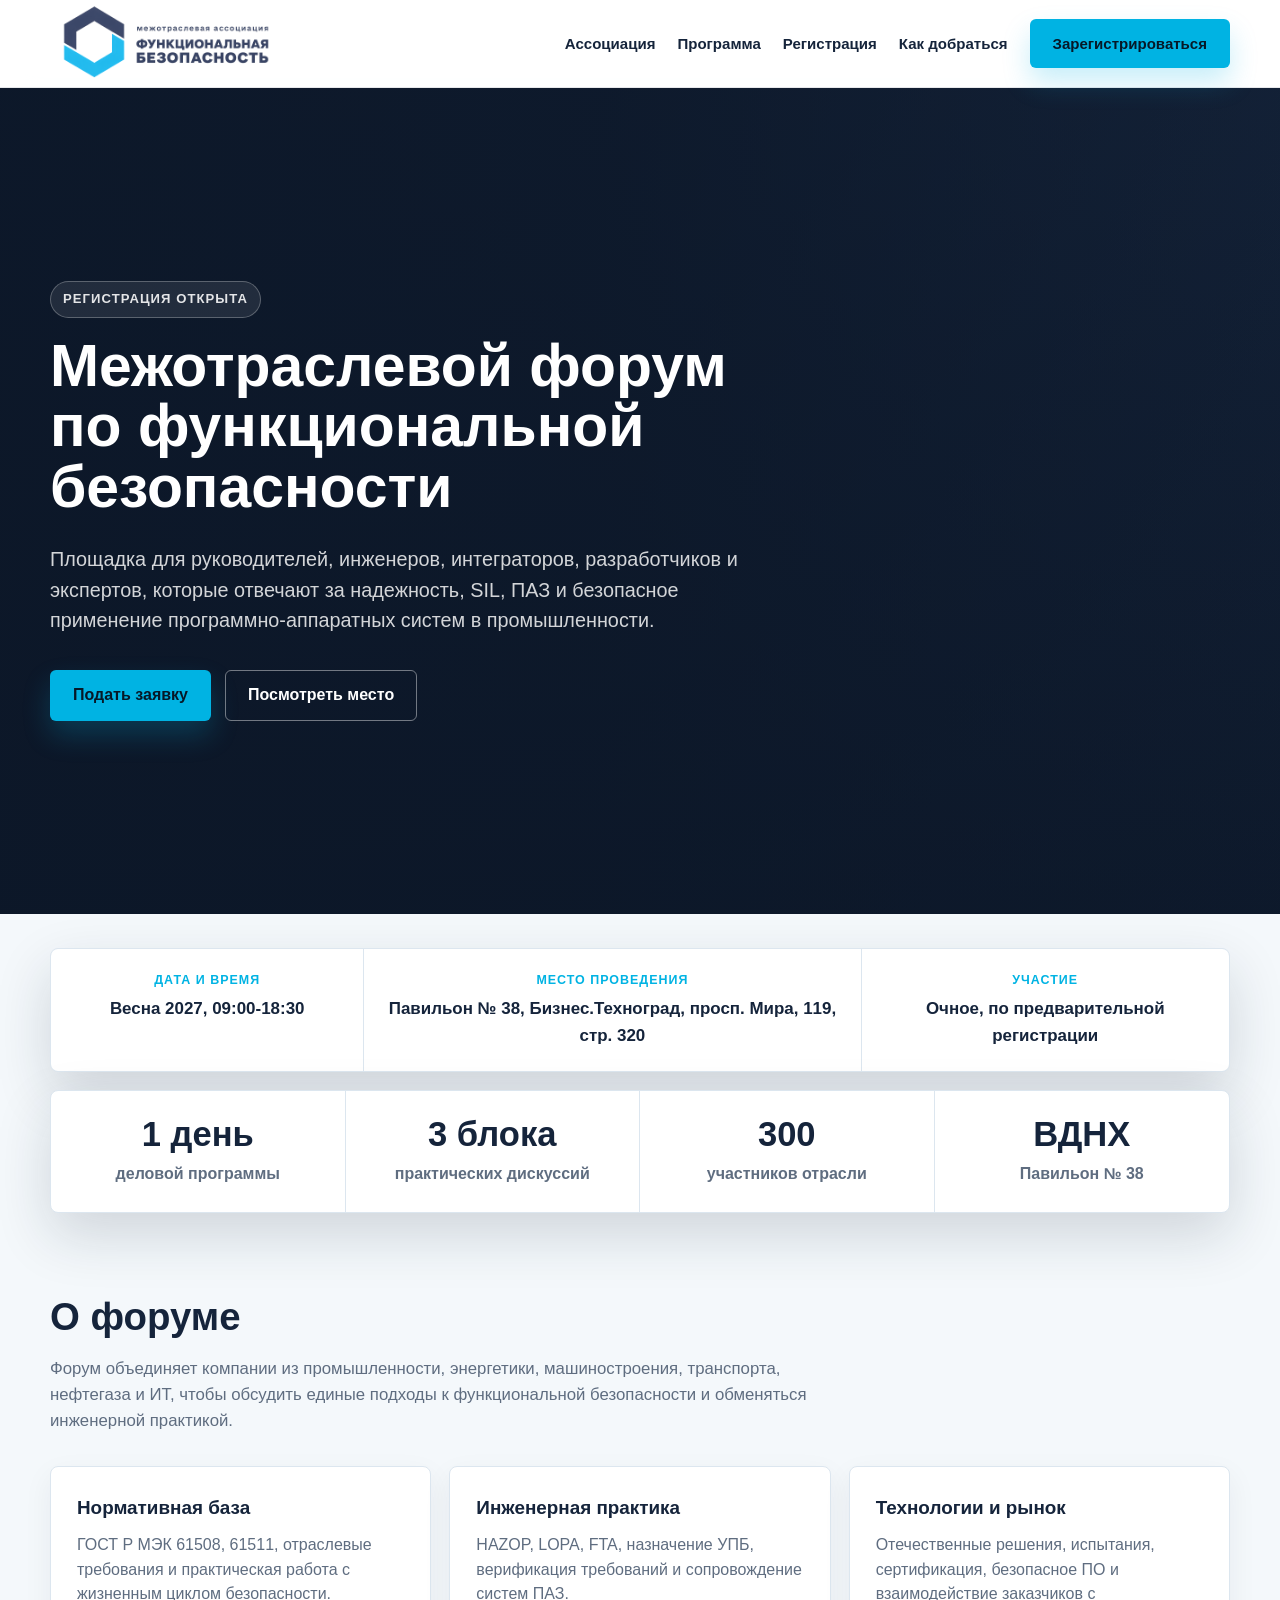
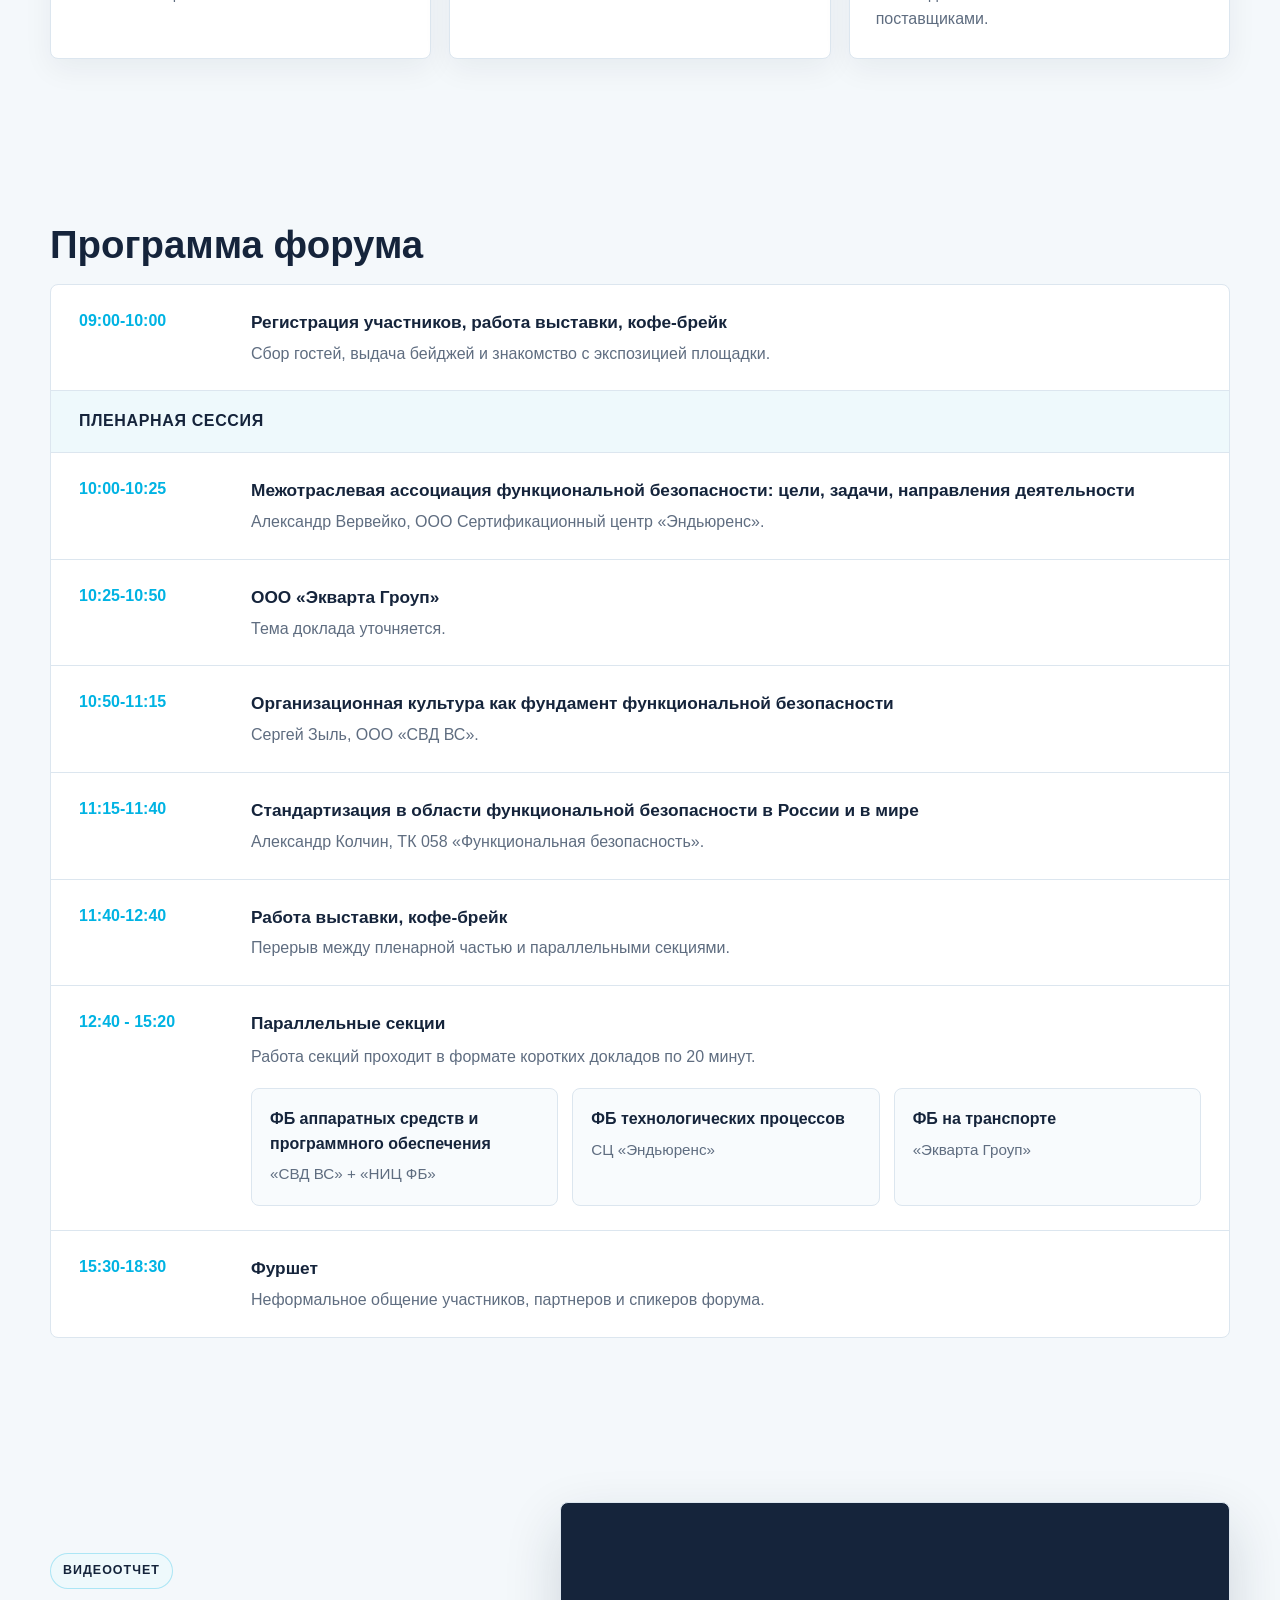
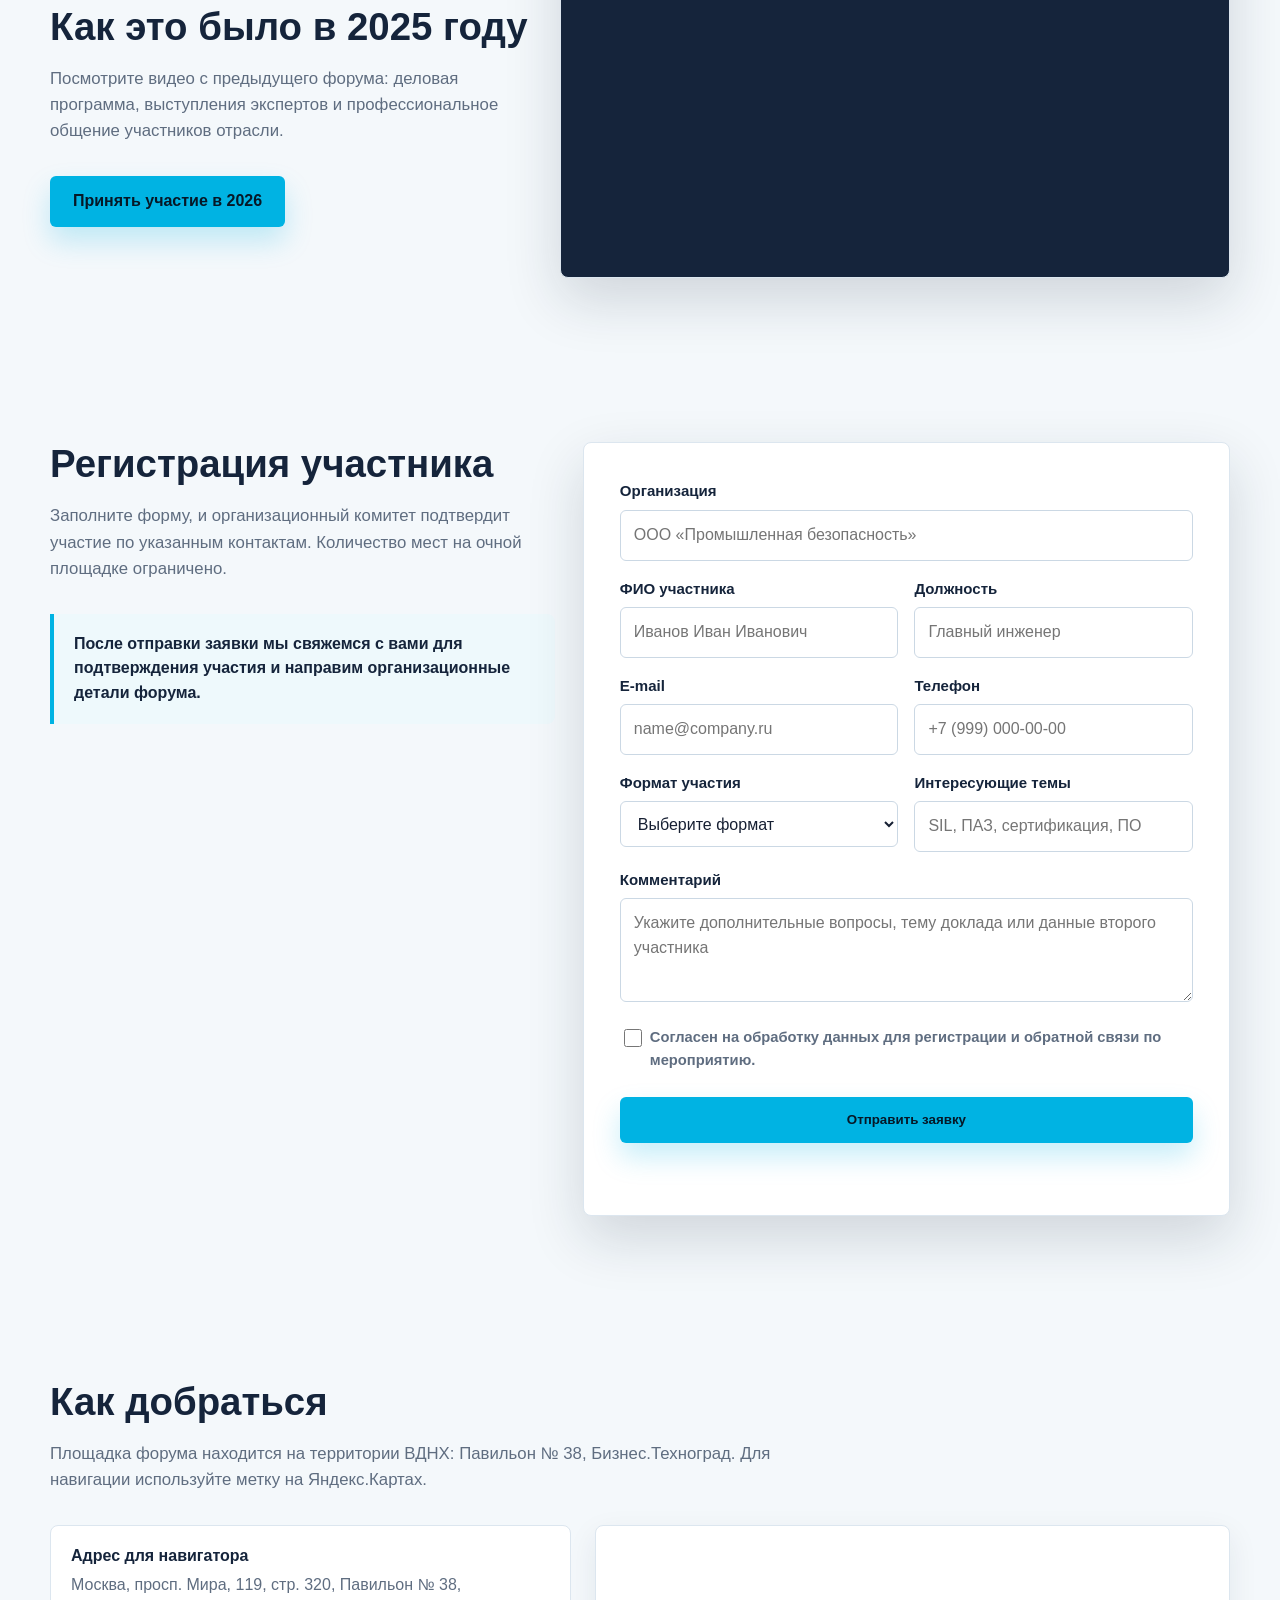
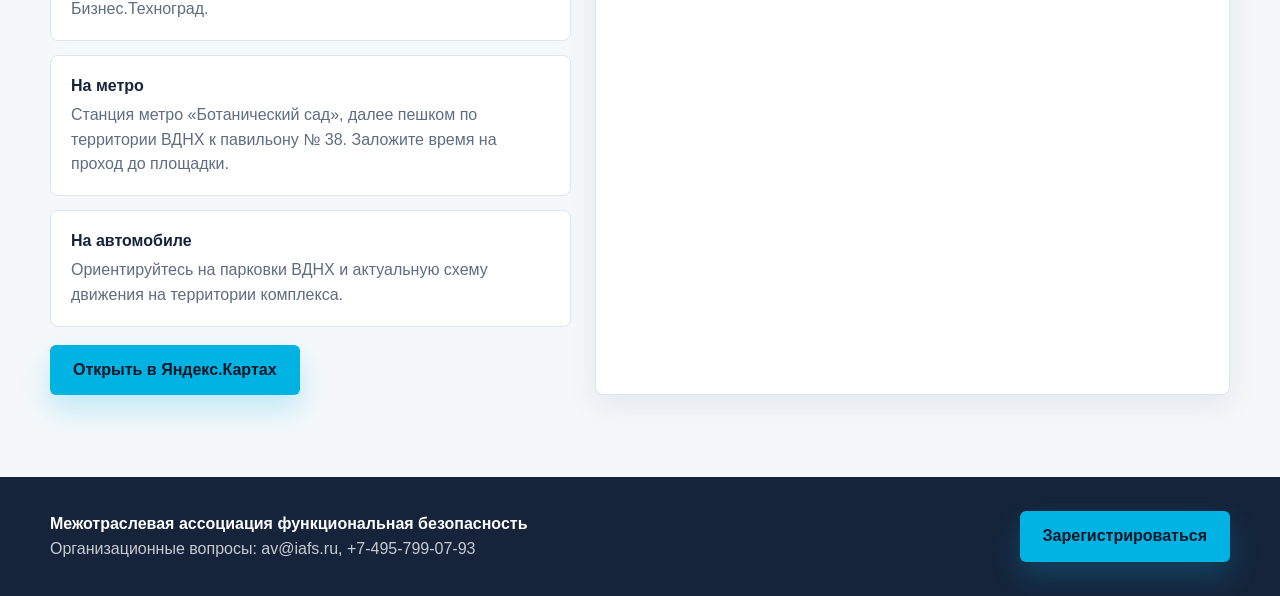
==== commit a926c13c: "Update index.html" ====
--- a/forum-registration/index.html
+++ b/forum-registration/index.html
@@ -5,6 +5,8 @@
     <meta name="viewport" content="width=device-width, initial-scale=1.0">
     <title>Регистрация на Межотраслевой форум по функциональной безопасности</title>
     <meta name="description" content="Регистрация на Межотраслевой форум по функциональной безопасности. Павильон № 38, Бизнес.Техноград, просп. Мира, 119, стр. 320.">
+    <link rel="icon" type="image/png" href="../favicon.png">
+    <link rel="apple-touch-icon" href="../apple-touch-icon.png">
     <style>
         :root {
             --navy: #15243b;
@@ -664,7 +666,7 @@
         <div class="event-summary" aria-label="Ключевая информация о форуме">
             <div class="event-summary-item">
                 <div class="panel-label">Дата и время</div>
-                <div class="panel-value">9 сентября 2026, 09:00-18:30</div>
+                <div class="panel-value">Весна 2027, 09:00-18:30</div>
             </div>
             <div class="event-summary-item">
                 <div class="panel-label">Место проведения</div>
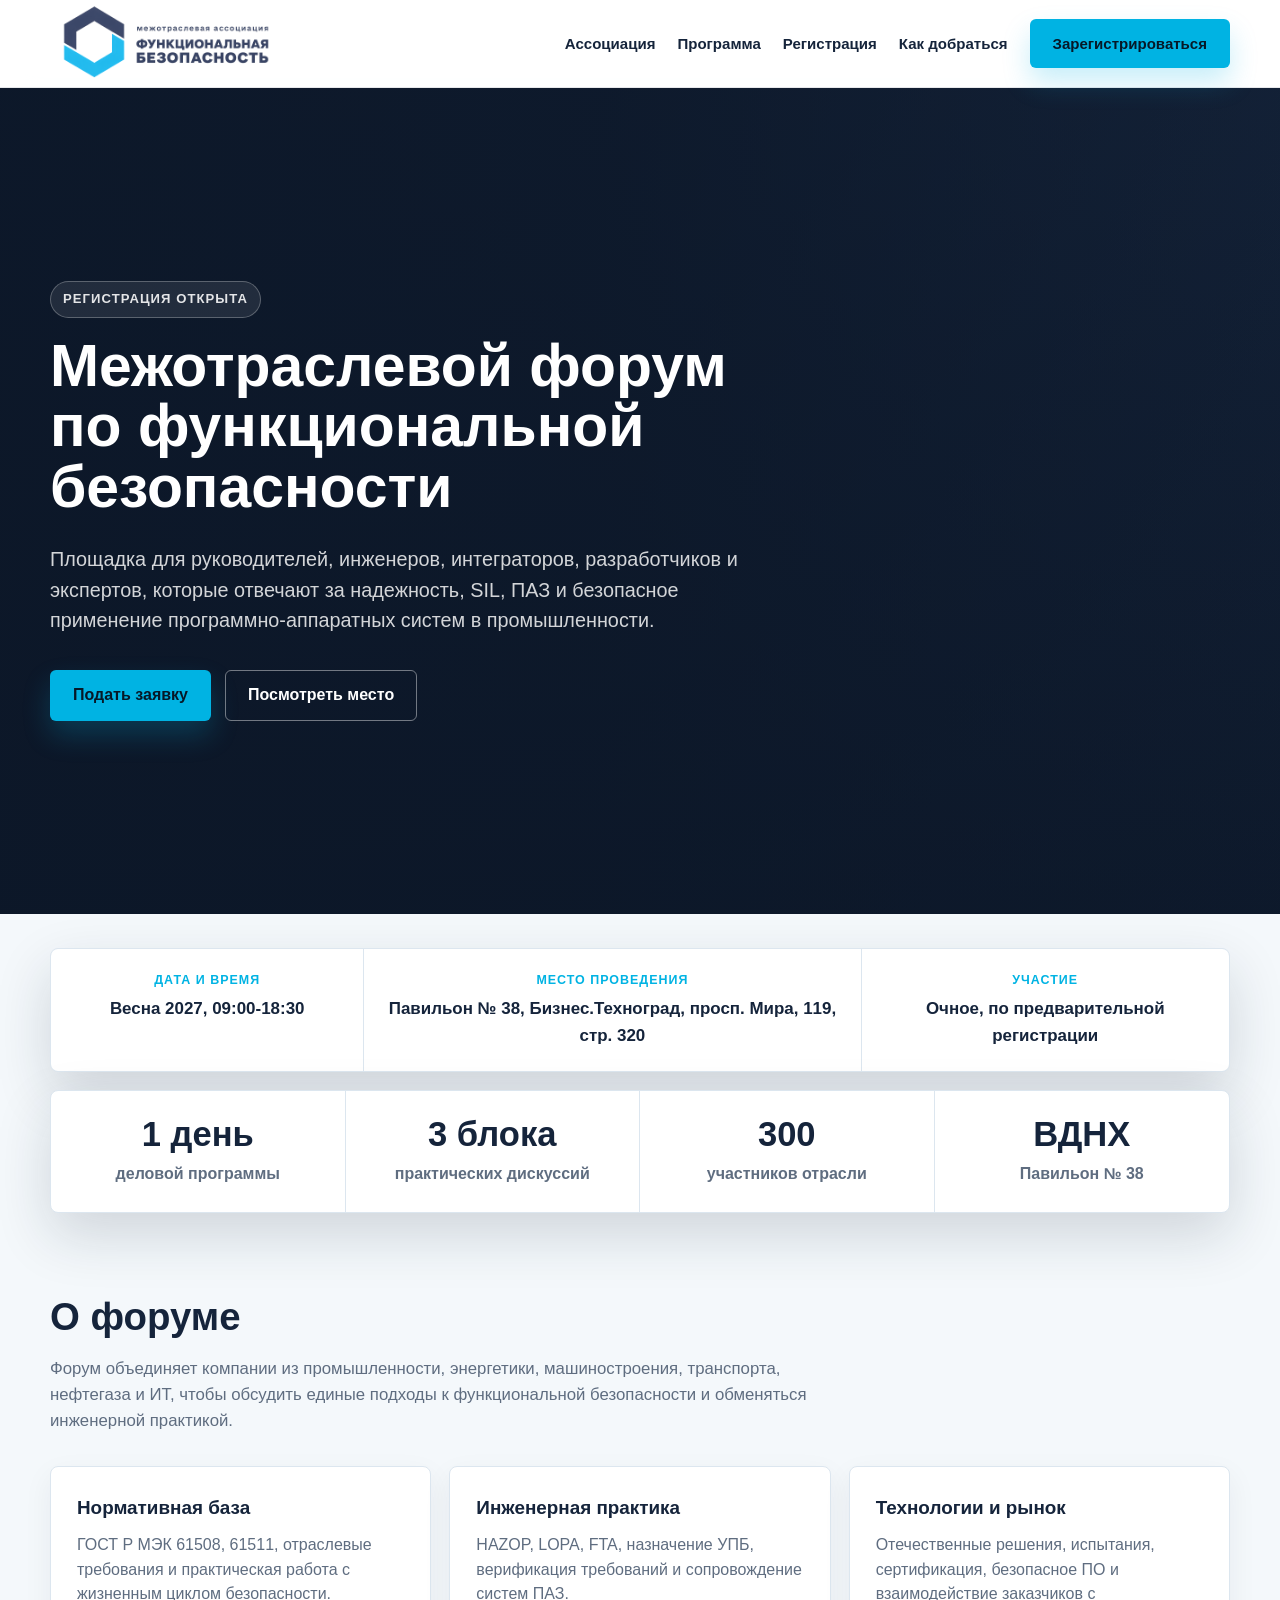
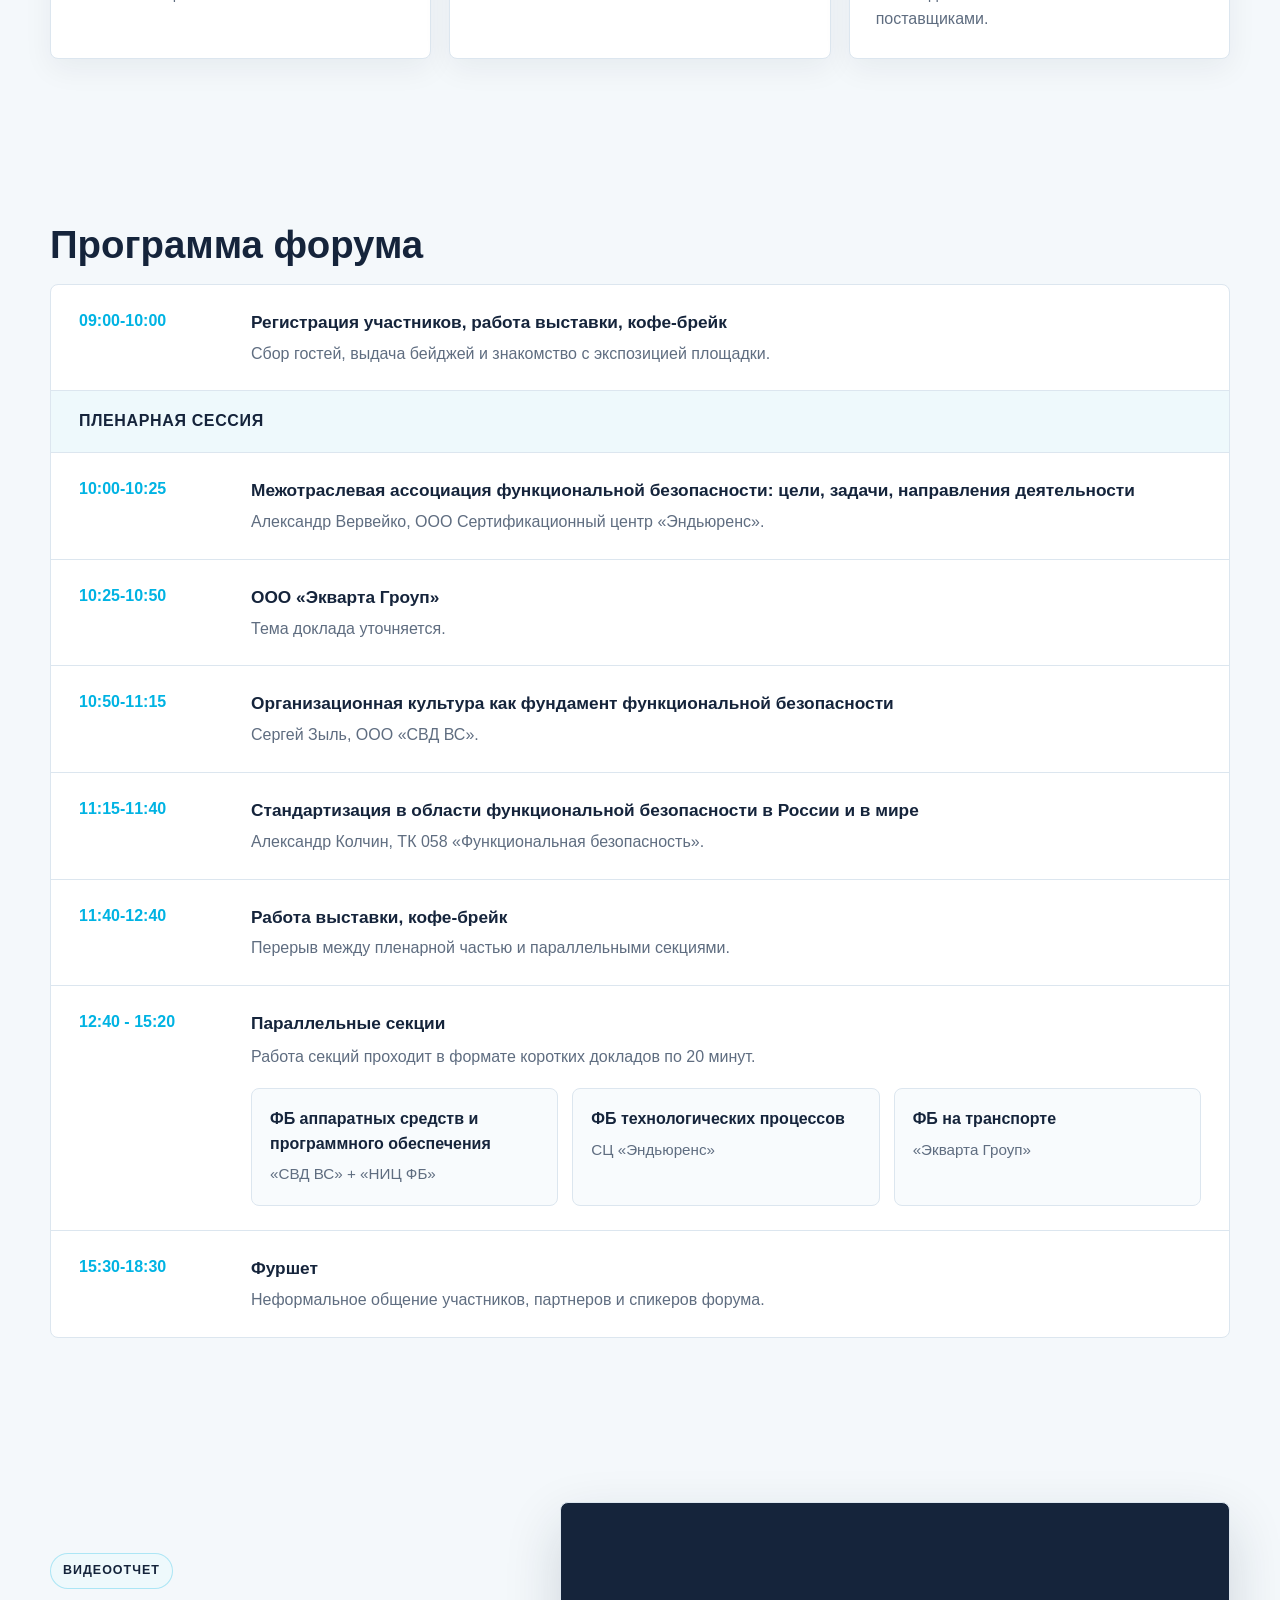
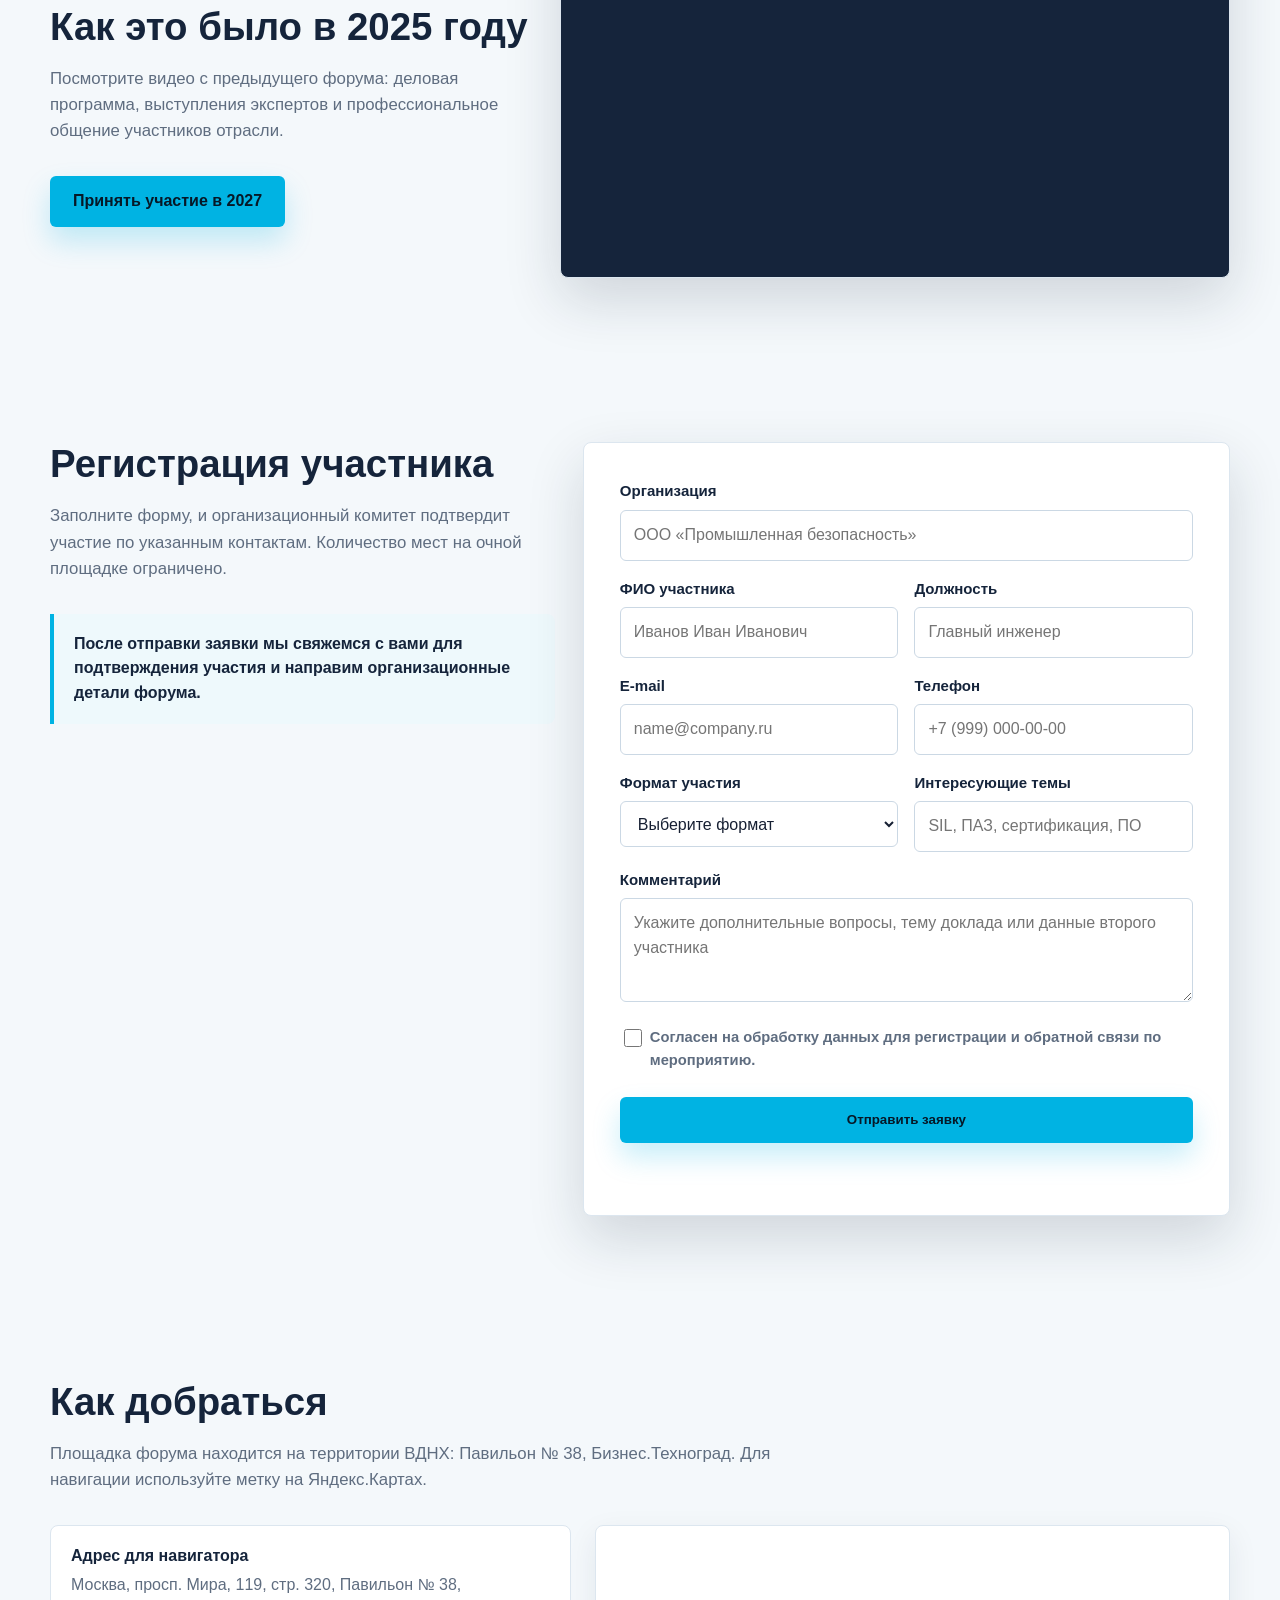
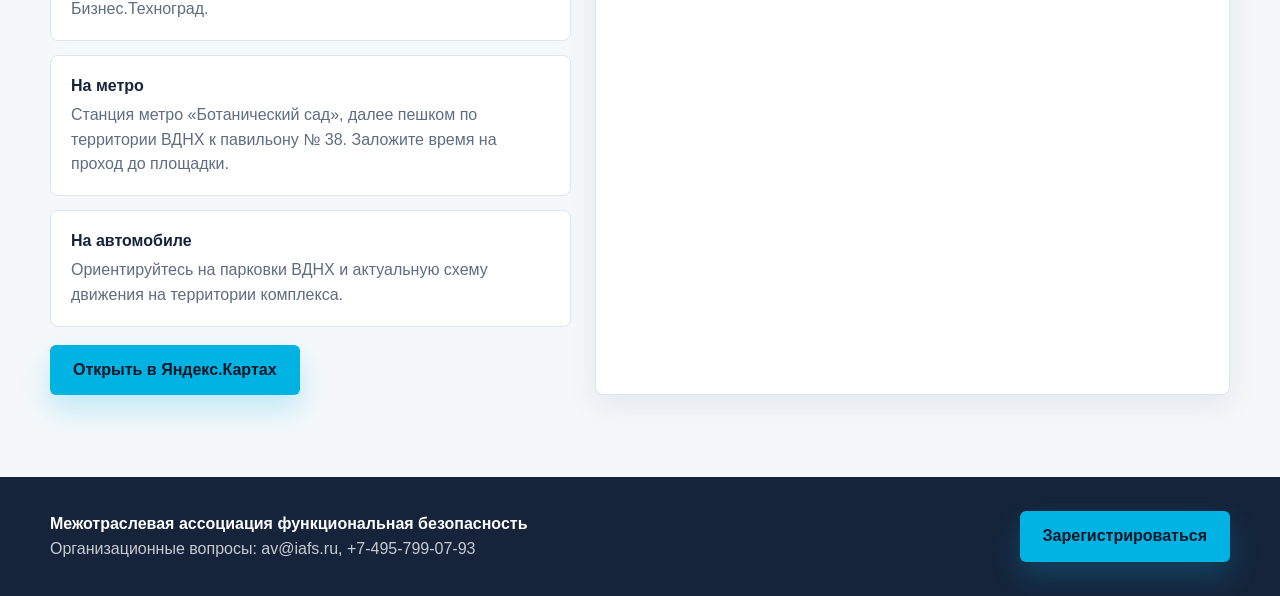
==== commit 17302a27: "Update index.html" ====
--- a/forum-registration/index.html
+++ b/forum-registration/index.html
@@ -757,7 +757,7 @@
                     <p class="previous-forum-badge">Видеоотчет</p>
                     <h2>Как это было в 2025 году</h2>
                     <p class="section-lead">Посмотрите видео с предыдущего форума: деловая программа, выступления экспертов и профессиональное общение участников отрасли.</p>
-                    <a href="#registration" class="button">Принять участие в 2026</a>
+                    <a href="#registration" class="button">Принять участие в 2027</a>
                 </div>
                 <div class="video-frame">
                     <iframe
